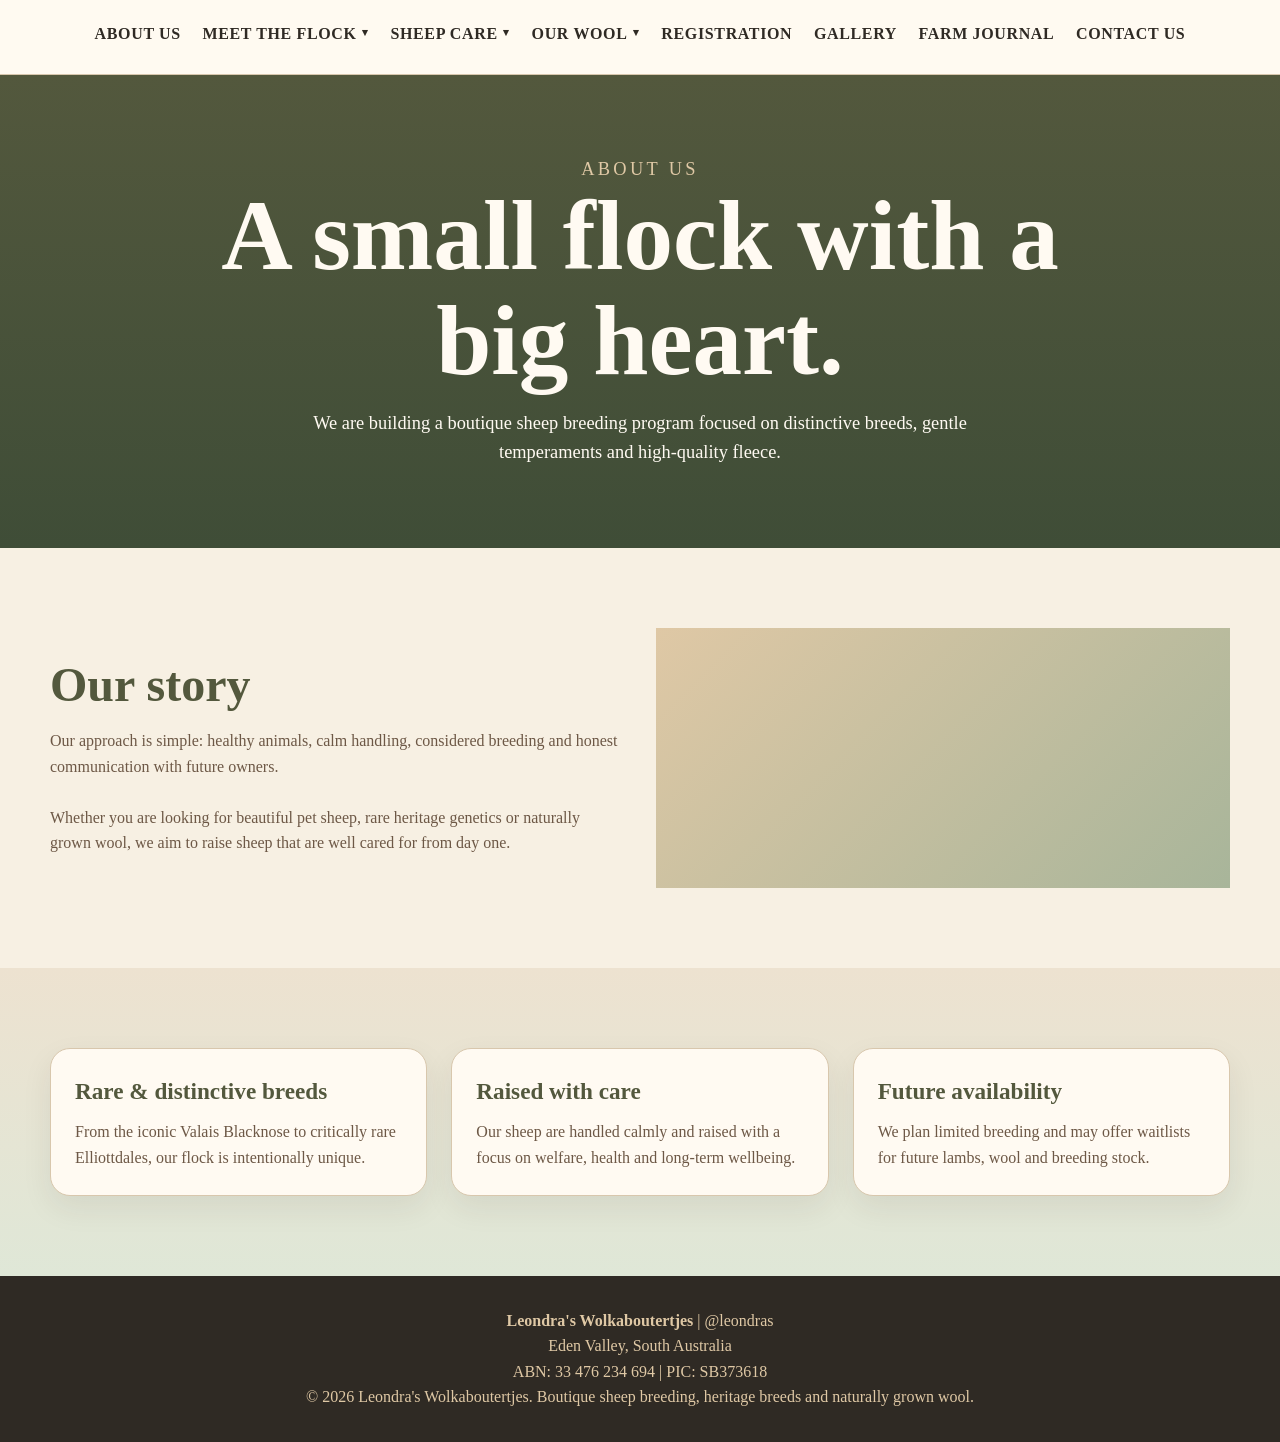
==== about.html @ 8136d21a "Add files via upload" ====
<!DOCTYPE html>
<html lang="en-AU">
<head>
  <meta charset="UTF-8" />
  <meta name="viewport" content="width=device-width, initial-scale=1.0" />
  <title>About Us | Leondra's Wolkaboutertjes</title>
  <meta name="description" content="Learn about Leondra's Wolkaboutertjes, a boutique sheep breeding farm in Eden Valley, South Australia." />
  <link rel="stylesheet" href="styles.css" />
</head>
<body>

<header>
  <nav class="nav" aria-label="Main navigation">
    <div class="nav-links">
      <a href="about.html">About Us</a>
      <div class="dropdown">
        <a href="flock.html">Meet the Flock</a>
        <div class="dropdown-menu">
          <a href="flock.html#valais-blacknose">Valais Blacknose</a>
          <a href="flock.html#babydolls">Babydolls</a>
          <a href="flock.html#elliottdale">Elliottdale</a>
        </div>
      </div>
      <div class="dropdown">
        <a href="sheep-care.html">Sheep Care</a>
        <div class="dropdown-menu">
          <a href="sheep-care.html#general-care">General Care</a>
          <a href="sheep-care.html#preparing-for-sheep">Preparing for Your Sheep</a>
          <a href="sheep-care.html#lambing">Lambing</a>
          <a href="sheep-care.html#vaccinations">Vaccinations</a>
          <a href="sheep-care.html#sheep-health">Sheep Health</a>
          <a href="sheep-care.html#faq">FAQ</a>
        </div>
      </div>
      <div class="dropdown">
        <a href="wool.html">Our Wool</a>
        <div class="dropdown-menu">
          <a href="wool.html#raw-fleece">Raw Fleece</a>
          <a href="wool.html#breed-fibre">Breed Fibre</a>
          <a href="wool.html#wool-journey">Wool Journey</a>
          <a href="wool.html#future-products">Future Products</a>
        </div>
      </div>
      <a href="registration.html">Registration</a>
      <a href="gallery.html">Gallery</a>
      <a href="journal.html">Farm Journal</a>
      <a href="contact.html">Contact Us</a>
    </div>
  </nav>
</header>


<main>
  <section class="page-hero">
    <p class="eyebrow">About us</p>
    <h1>A small flock with a big heart.</h1>
    <p>We are building a boutique sheep breeding program focused on distinctive breeds, gentle temperaments and high-quality fleece.</p>
  </section>

  <section>
    <div class="container grid-2">
      <div>
        <h2>Our story</h2>
        <p class="muted">Our approach is simple: healthy animals, calm handling, considered breeding and honest communication with future owners.</p>
        <br />
        <p class="muted">Whether you are looking for beautiful pet sheep, rare heritage genetics or naturally grown wool, we aim to raise sheep that are well cared for from day one.</p>
      </div>
      <div class="image-panel" aria-label="Farm image placeholder"></div>
    </div>
  </section>

  <section class="highlight-band">
    <div class="container highlight-grid">
      <div class="highlight-card">
        <h3>Rare & distinctive breeds</h3>
        <p class="muted">From the iconic Valais Blacknose to critically rare Elliottdales, our flock is intentionally unique.</p>
      </div>
      <div class="highlight-card">
        <h3>Raised with care</h3>
        <p class="muted">Our sheep are handled calmly and raised with a focus on welfare, health and long-term wellbeing.</p>
      </div>
      <div class="highlight-card">
        <h3>Future availability</h3>
        <p class="muted">We plan limited breeding and may offer waitlists for future lambs, wool and breeding stock.</p>
      </div>
    </div>
  </section>
</main>


<footer>
  <p><strong>Leondra's Wolkaboutertjes</strong> | @leondras</p>
  <p>Eden Valley, South Australia</p>
  <p>ABN: 33 476 234 694 | PIC: SB373618</p>
  <p>&copy; 2026 Leondra's Wolkaboutertjes. Boutique sheep breeding, heritage breeds and naturally grown wool.</p>
</footer>

</body>
</html>
---- styles.css ----
:root {
  --cream: #f7f0e3;
  --warm-white: #fffaf2;
  --sand: #dfc8a5;
  --clay: #b9825b;
  --olive: #7d8060;
  --sage: #a8b59a;
  --forest: #3f4d37;
  --moss: #53583d;
  --charcoal: #2f2a24;
  --soft-brown: #6d5846;
  --border: #d8c7ad;
}

* { box-sizing: border-box; margin: 0; padding: 0; }

html { scroll-behavior: smooth; }

body {
  font-family: Georgia, 'Times New Roman', serif;
  background: var(--cream);
  color: var(--charcoal);
  line-height: 1.6;
}

a { color: inherit; text-decoration: none; }

header {
  position: sticky;
  top: 0;
  z-index: 10;
  background: rgba(255, 250, 242, 0.95);
  border-bottom: 1px solid var(--border);
  backdrop-filter: blur(8px);
}

.nav {
  max-width: 1600px;
  margin: 0 auto;
  padding: 1rem 2rem;
  display: flex;
  justify-content: center;
  align-items: center;
}

.nav-links {
  display: flex;
  justify-content: center;
  align-items: center;
  gap: 1.35rem;
  flex-wrap: nowrap;
  white-space: nowrap;
  font-size: 1rem;
  font-weight: 700;
  text-transform: uppercase;
  letter-spacing: 0.04em;
}

.nav-links > a,
.dropdown > a {
  display: flex;
  align-items: center;
  height: 42px;
  padding: 0 0 0.25rem;
  border-bottom: 2px solid transparent;
}

.nav-links > a:hover,
.dropdown > a:hover {
  border-bottom-color: var(--forest);
  color: var(--clay);
}

.dropdown {
  position: relative;
  display: flex;
  align-items: center;
}

.dropdown > a::after {
  content: "▾";
  font-size: 0.7rem;
  margin-left: 0.35rem;
  position: relative;
  top: -1px;
}

.dropdown-menu {
  display: none;
  position: absolute;
  top: 100%;
  left: 0;
  min-width: 230px;
  background: var(--warm-white);
  border: 1px solid var(--border);
  border-radius: 16px;
  padding: 0.6rem;
  box-shadow: 0 14px 35px rgba(47, 42, 36, 0.12);
}

.dropdown-menu a {
  display: block;
  padding: 0.65rem 0.8rem;
  border-radius: 10px;
  white-space: nowrap;
}

.dropdown-menu a:hover { background: var(--cream); }

.dropdown:hover .dropdown-menu { display: block; }

.hero {
  min-height: 76vh;
  display: grid;
  place-items: center;
  padding: 5rem 1.25rem;
  background:
    linear-gradient(rgba(32, 45, 28, 0.52), rgba(47, 42, 36, 0.48)),
    var(--moss);
  color: var(--warm-white);
  text-align: center;
}

.hero-content {
  max-width: 820px;
  display: flex;
  flex-direction: column;
  align-items: center;
  text-align: center;
}

.hero-logo {
  width: 160px;
  height: 150px;
  border-radius: 50%;
  background: linear-gradient(180deg, rgba(255,250,242,0.96) 0%, rgba(232,238,225,0.92) 100%);
  border: 3px solid rgba(63,77,55,0.78);
  display: flex;
  flex-direction: column;
  align-items: center;
  justify-content: center;
  margin-bottom: 2rem;
  box-shadow: 0 18px 40px rgba(0,0,0,0.22);
  color: var(--forest);
}

.hero-logo::before {
  content: "♈";
  font-size: 1.7rem;
  line-height: 1;
  margin-bottom: 0.25rem;
  opacity: 0.9;
}

.hero-logo strong {
  font-size: 3rem;
  letter-spacing: 0.1em;
  color: var(--forest);
  line-height: 1;
}

.hero-logo small {
  color: var(--forest);
  letter-spacing: 0.18em;
  font-size: 0.65rem;
  text-transform: uppercase;
  margin-top: 0.4rem;
}

.eyebrow {
  text-transform: uppercase;
  letter-spacing: 0.18em;
  font-size: 0.8rem;
  margin-bottom: 1rem;
  color: var(--sand);
  display: block;
}

h1 {
  font-size: clamp(3.2rem, 8vw, 6.2rem);
  line-height: 1.05;
  margin-bottom: 1rem;
  text-align: center;
  max-width: 900px;
}

h2 {
  font-size: clamp(2rem, 4vw, 3rem);
  line-height: 1.1;
  color: var(--moss);
  margin-bottom: 1rem;
}

h3 {
  font-size: 1.45rem;
  color: var(--moss);
  margin-bottom: 0.6rem;
}

.hero p {
  font-size: clamp(1.05rem, 2vw, 1.35rem);
  max-width: 720px;
  margin: 0 auto 1.2rem;
  text-align: center;
}

.button-row {
  display: flex;
  justify-content: center;
  gap: 1rem;
  flex-wrap: wrap;
}

.button {
  display: inline-block;
  padding: 0.8rem 1.25rem;
  border-radius: 999px;
  background: var(--forest);
  color: var(--warm-white);
  font-weight: 700;
  border: 1px solid var(--forest);
}

.button.secondary {
  background: transparent;
  border-color: var(--warm-white);
}

section {
  padding: 5rem 1.25rem;
  position: relative;
  overflow: hidden;
}

.container {
  max-width: 1180px;
  margin: 0 auto;
}

.page-hero {
  background: linear-gradient(180deg, var(--moss) 0%, var(--forest) 100%);
  color: var(--warm-white);
  text-align: center;
  padding: 5rem 1.25rem;
}

.page-hero h1 { margin: 0 auto 1rem; }

.page-hero p {
  max-width: 760px;
  margin: 0 auto;
  font-size: 1.15rem;
}

.section-heading {
  max-width: 720px;
  margin-bottom: 2.5rem;
}

.muted { color: var(--soft-brown); }

.grid-2 {
  display: grid;
  grid-template-columns: repeat(2, minmax(0, 1fr));
  gap: 2rem;
  align-items: center;
}

.cards {
  display: grid;
  grid-template-columns: repeat(3, minmax(0, 1fr));
  gap: 1.5rem;
}

.card {
  background: var(--warm-white);
  border: 1px solid var(--border);
  border-radius: 22px;
  overflow: hidden;
  box-shadow: 0 14px 35px rgba(47, 42, 36, 0.08);
}

.card-content { padding: 1.4rem; }

.image-panel {
  width: 100%;
  height: 260px;
  object-fit: cover;
  background: linear-gradient(135deg, var(--sand), var(--sage));
}

.feature-list {
  display: grid;
  gap: 1rem;
}

.feature {
  background: var(--warm-white);
  border-left: 5px solid var(--olive);
  padding: 1.2rem;
  border-radius: 16px;
}

.highlight-band {
  background: linear-gradient(180deg, #ede2d0 0%, #dfe7d7 100%);
}

.highlight-grid,
.value-grid {
  display: grid;
  gap: 1.5rem;
}

.highlight-grid {
  grid-template-columns: repeat(3, 1fr);
}

.highlight-card {
  background: var(--warm-white);
  border-radius: 20px;
  padding: 1.5rem;
  border: 1px solid var(--border);
  box-shadow: 0 12px 30px rgba(47, 42, 36, 0.08);
}

.value-strip {
  padding: 2.5rem 1.25rem;
  background: linear-gradient(180deg, #f3eddf 0%, #dfe7d7 100%);
  border-bottom: 1px solid var(--border);
}

.value-grid {
  grid-template-columns: repeat(4, 1fr);
  text-align: center;
}

.value-item {
  padding: 0 1rem;
  border-right: 1px solid rgba(83, 88, 61, 0.25);
}

.value-item:last-child { border-right: 0; }

.value-icon {
  font-size: 2rem;
  color: var(--forest);
  margin-bottom: 0.6rem;
}

.value-item h3 {
  font-size: 1rem;
  text-transform: uppercase;
  letter-spacing: 0.06em;
}

.value-item p {
  color: var(--soft-brown);
  font-size: 0.95rem;
}

.earth-band {
  background: linear-gradient(180deg, var(--moss) 0%, var(--forest) 100%);
  color: var(--warm-white);
}

.earth-band h2,
.earth-band h3 { color: var(--sand); }

.gallery-grid {
  display: grid;
  grid-template-columns: repeat(4, 1fr);
  gap: 1rem;
}

.gallery-grid .image-panel {
  height: 220px;
  border-radius: 18px;
  border: 1px solid var(--border);
}

.news-grid {
  display: grid;
  grid-template-columns: repeat(3, 1fr);
  gap: 1.5rem;
}

.news-date {
  font-size: 0.85rem;
  text-transform: uppercase;
  letter-spacing: 0.12em;
  color: var(--clay);
  margin-bottom: 0.6rem;
}

.faq-list {
  display: grid;
  gap: 1rem;
  margin-top: 2rem;
}

details {
  background: var(--warm-white);
  border: 1px solid var(--border);
  border-radius: 18px;
  padding: 1rem 1.2rem;
}

summary {
  cursor: pointer;
  font-weight: 700;
  color: var(--moss);
  list-style: none;
}

summary::-webkit-details-marker { display: none; }

details p {
  margin-top: 0.8rem;
  color: var(--soft-brown);
}

.contact-box {
  background: var(--warm-white);
  border: 1px solid var(--border);
  border-radius: 24px;
  padding: 2rem;
}

form {
  display: grid;
  gap: 1rem;
}

input,
textarea {
  width: 100%;
  padding: 0.9rem 1rem;
  border: 1px solid var(--border);
  border-radius: 14px;
  background: #fff;
  font: inherit;
}

textarea {
  min-height: 140px;
  resize: vertical;
}

button {
  border: 0;
  cursor: pointer;
  font: inherit;
}

footer {
  background: var(--charcoal);
  color: var(--warm-white);
  padding: 2rem 1.25rem;
  text-align: center;
}

footer p { color: var(--sand); }

@media (max-width: 1250px) {
  .nav-links {
    gap: 1rem;
    font-size: 0.9rem;
  }
}

@media (max-width: 900px) {
  .nav {
    padding: 1rem;
    align-items: center;
    flex-direction: column;
  }

  .nav-links {
    flex-wrap: wrap;
    justify-content: center;
  }

  .grid-2,
  .cards,
  .news-grid,
  .highlight-grid,
  .value-grid {
    grid-template-columns: 1fr;
  }

  .gallery-grid {
    grid-template-columns: repeat(2, 1fr);
  }
}

@media (max-width: 520px) {
  .gallery-grid { grid-template-columns: 1fr; }

  .nav-links {
    gap: 0.75rem;
    font-size: 0.85rem;
  }

  .hero-logo {
    width: 120px;
    height: 120px;
  }
}
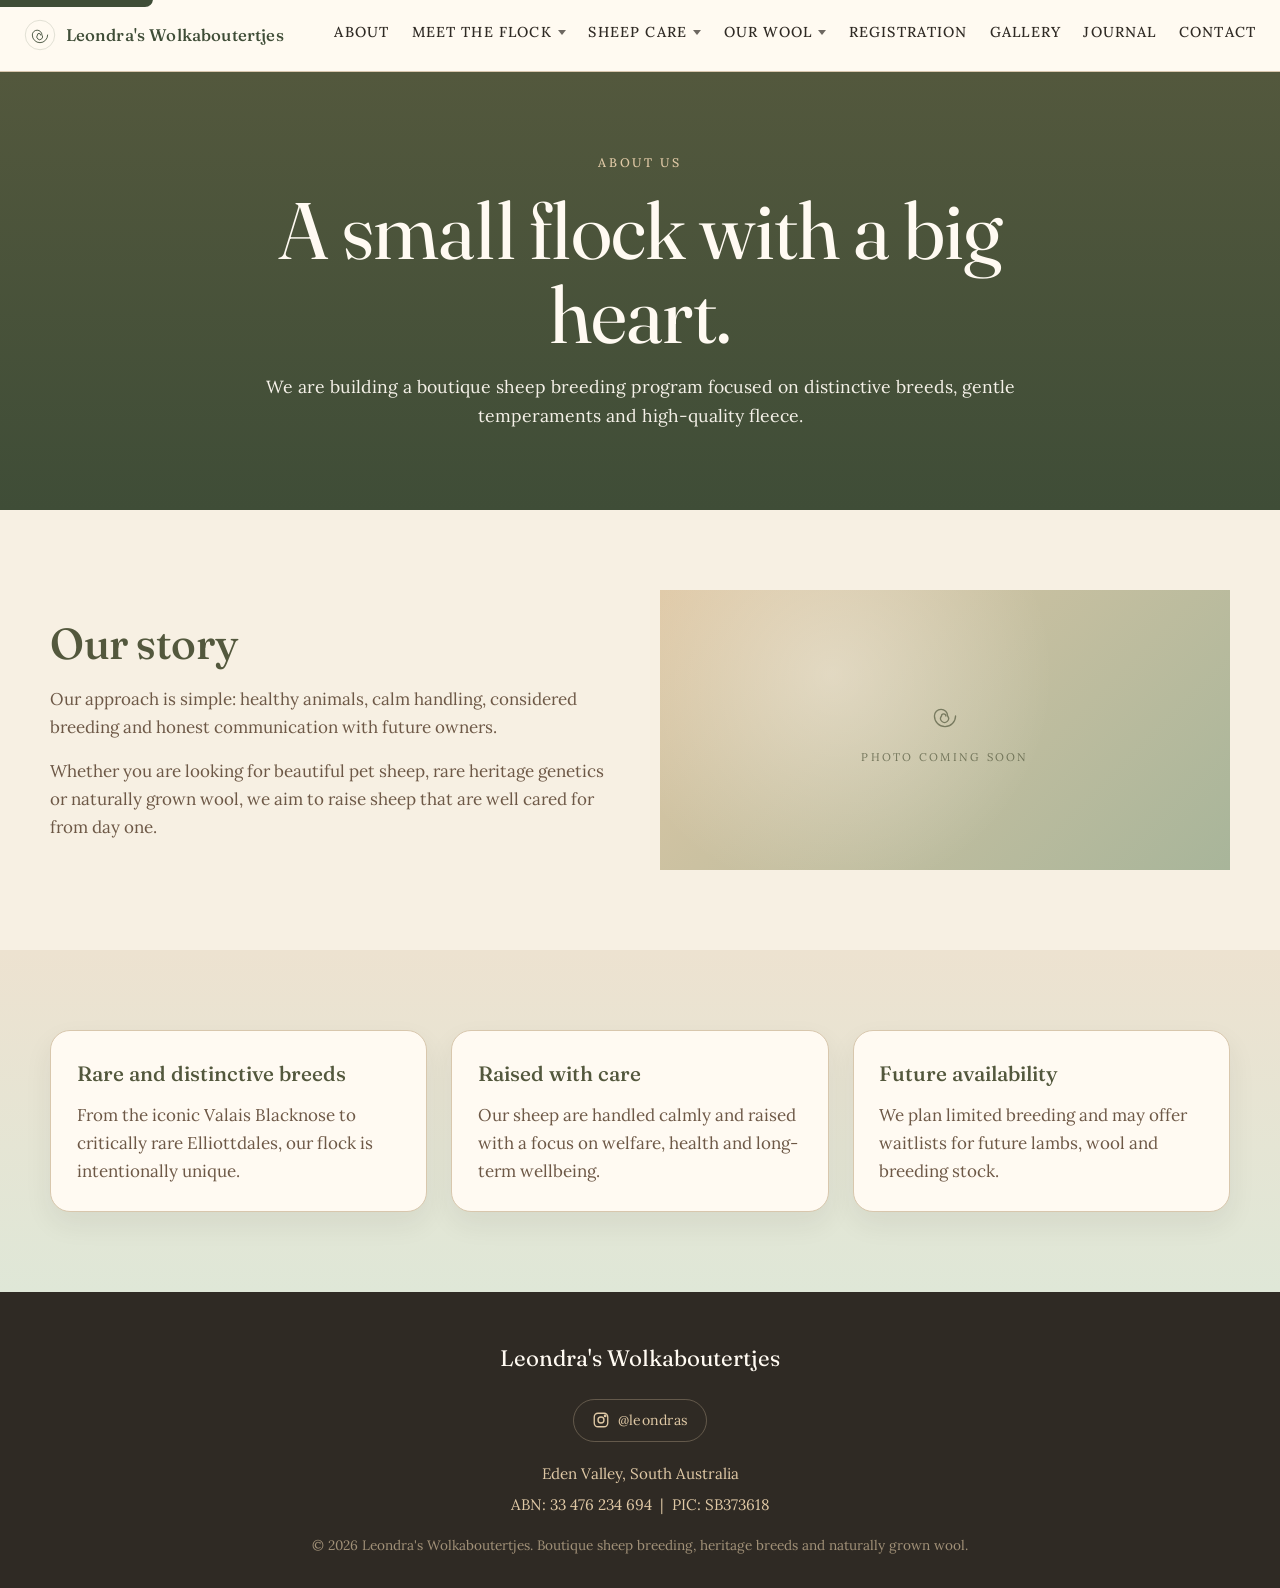
==== commit 4f8ae9ef: "Add files via upload" ====
--- a/about.html
+++ b/about.html
@@ -5,54 +5,76 @@
   <meta name="viewport" content="width=device-width, initial-scale=1.0" />
   <title>About Us | Leondra's Wolkaboutertjes</title>
   <meta name="description" content="Learn about Leondra's Wolkaboutertjes, a boutique sheep breeding farm in Eden Valley, South Australia." />
+
+  <meta property="og:title" content="About Us | Leondra's Wolkaboutertjes" />
+  <meta property="og:description" content="A small flock with a big heart in Eden Valley, South Australia." />
+  <meta property="og:type" content="website" />
+  <meta property="og:url" content="https://leondras.com.au/about.html" />
+  <meta property="og:site_name" content="Leondra's Wolkaboutertjes" />
+
+  <link rel="icon" type="image/svg+xml" href="assets/favicon.svg" />
   <link rel="stylesheet" href="styles.css" />
 </head>
 <body>
 
+<a class="skip-link" href="#main">Skip to content</a>
 <header>
   <nav class="nav" aria-label="Main navigation">
-    <div class="nav-links">
-      <a href="about.html">About Us</a>
-      <div class="dropdown">
+    <a class="nav-brand" href="index.html">
+      <svg viewBox="0 0 100 100" xmlns="http://www.w3.org/2000/svg" aria-hidden="true">
+        <circle cx="50" cy="50" r="46" fill="none" stroke="currentColor" stroke-width="1.4" opacity="0.35"/>
+        <path d="M 74 50 A 24 24 0 1 1 26 50 A 15 15 0 1 1 56 50 A 9 9 0 1 1 42 50 A 5 5 0 1 1 52 50" fill="none" stroke="currentColor" stroke-width="2.8" stroke-linecap="round" stroke-linejoin="round"/>
+      </svg>
+      <span>Leondra's Wolkaboutertjes</span>
+    </a>
+    <button class="nav-toggle" aria-label="Toggle navigation" aria-expanded="false" aria-controls="primary-menu">
+      <svg viewBox="0 0 24 24" fill="none" stroke="currentColor" stroke-width="2" stroke-linecap="round" stroke-linejoin="round" aria-hidden="true">
+        <line x1="3" y1="6" x2="21" y2="6"/>
+        <line x1="3" y1="12" x2="21" y2="12"/>
+        <line x1="3" y1="18" x2="21" y2="18"/>
+      </svg>
+    </button>
+    <ul class="nav-links" id="primary-menu" role="list">
+      <li><a href="about.html">About</a></li>
+      <li class="dropdown">
         <a href="flock.html">Meet the Flock</a>
-        <div class="dropdown-menu">
-          <a href="flock.html#valais-blacknose">Valais Blacknose</a>
-          <a href="flock.html#babydolls">Babydolls</a>
-          <a href="flock.html#elliottdale">Elliottdale</a>
-        </div>
-      </div>
-      <div class="dropdown">
+        <ul class="dropdown-menu" role="list">
+          <li><a href="flock.html#valais-blacknose">Valais Blacknose</a></li>
+          <li><a href="flock.html#babydolls">Babydolls</a></li>
+          <li><a href="flock.html#elliottdale">Elliottdale</a></li>
+        </ul>
+      </li>
+      <li class="dropdown">
         <a href="sheep-care.html">Sheep Care</a>
-        <div class="dropdown-menu">
-          <a href="sheep-care.html#general-care">General Care</a>
-          <a href="sheep-care.html#preparing-for-sheep">Preparing for Your Sheep</a>
-          <a href="sheep-care.html#lambing">Lambing</a>
-          <a href="sheep-care.html#vaccinations">Vaccinations</a>
-          <a href="sheep-care.html#sheep-health">Sheep Health</a>
-          <a href="sheep-care.html#faq">FAQ</a>
-        </div>
-      </div>
-      <div class="dropdown">
+        <ul class="dropdown-menu" role="list">
+          <li><a href="sheep-care.html#general-care">General Care</a></li>
+          <li><a href="sheep-care.html#preparing-for-sheep">Preparing for Your Sheep</a></li>
+          <li><a href="sheep-care.html#lambing">Lambing</a></li>
+          <li><a href="sheep-care.html#vaccinations">Vaccinations</a></li>
+          <li><a href="sheep-care.html#sheep-health">Sheep Health</a></li>
+          <li><a href="sheep-care.html#faq">FAQ</a></li>
+        </ul>
+      </li>
+      <li class="dropdown">
         <a href="wool.html">Our Wool</a>
-        <div class="dropdown-menu">
-          <a href="wool.html#raw-fleece">Raw Fleece</a>
-          <a href="wool.html#breed-fibre">Breed Fibre</a>
-          <a href="wool.html#wool-journey">Wool Journey</a>
-          <a href="wool.html#future-products">Future Products</a>
-        </div>
-      </div>
-      <a href="registration.html">Registration</a>
-      <a href="gallery.html">Gallery</a>
-      <a href="journal.html">Farm Journal</a>
-      <a href="contact.html">Contact Us</a>
-    </div>
+        <ul class="dropdown-menu" role="list">
+          <li><a href="wool.html#raw-fleece">Raw Fleece</a></li>
+          <li><a href="wool.html#breed-fibre">Breed Fibre</a></li>
+          <li><a href="wool.html#wool-journey">Wool Journey</a></li>
+          <li><a href="wool.html#future-products">Future Products</a></li>
+        </ul>
+      </li>
+      <li><a href="registration.html">Registration</a></li>
+      <li><a href="gallery.html">Gallery</a></li>
+      <li><a href="journal.html">Journal</a></li>
+      <li><a href="contact.html">Contact</a></li>
+    </ul>
   </nav>
 </header>
 
-
-<main>
+<main id="main">
   <section class="page-hero">
-    <p class="eyebrow">About us</p>
+    <span class="eyebrow">About us</span>
     <h1>A small flock with a big heart.</h1>
     <p>We are building a boutique sheep breeding program focused on distinctive breeds, gentle temperaments and high-quality fleece.</p>
   </section>
@@ -62,17 +84,16 @@
       <div>
         <h2>Our story</h2>
         <p class="muted">Our approach is simple: healthy animals, calm handling, considered breeding and honest communication with future owners.</p>
-        <br />
-        <p class="muted">Whether you are looking for beautiful pet sheep, rare heritage genetics or naturally grown wool, we aim to raise sheep that are well cared for from day one.</p>
+        <p class="muted" style="margin-top:1rem;">Whether you are looking for beautiful pet sheep, rare heritage genetics or naturally grown wool, we aim to raise sheep that are well cared for from day one.</p>
       </div>
-      <div class="image-panel" aria-label="Farm image placeholder"></div>
+      <div class="image-panel" aria-label="Farm photo coming soon"></div>
     </div>
   </section>
 
   <section class="highlight-band">
     <div class="container highlight-grid">
       <div class="highlight-card">
-        <h3>Rare & distinctive breeds</h3>
+        <h3>Rare and distinctive breeds</h3>
         <p class="muted">From the iconic Valais Blacknose to critically rare Elliottdales, our flock is intentionally unique.</p>
       </div>
       <div class="highlight-card">
@@ -87,13 +108,21 @@
   </section>
 </main>
 
-
 <footer>
-  <p><strong>Leondra's Wolkaboutertjes</strong> | @leondras</p>
+  <p class="footer-brand">Leondra's Wolkaboutertjes</p>
+  <a class="footer-social" href="https://instagram.com/leondras" target="_blank" rel="noopener noreferrer">
+    <svg viewBox="0 0 24 24" fill="none" stroke="currentColor" stroke-width="1.8" aria-hidden="true">
+      <rect x="3" y="3" width="18" height="18" rx="5"/>
+      <circle cx="12" cy="12" r="4"/>
+      <circle cx="17.5" cy="6.5" r="1" fill="currentColor"/>
+    </svg>
+    <span>@leondras</span>
+  </a>
   <p>Eden Valley, South Australia</p>
-  <p>ABN: 33 476 234 694 | PIC: SB373618</p>
+  <p>ABN: 33 476 234 694 &nbsp;|&nbsp; PIC: SB373618</p>
   <p>&copy; 2026 Leondra's Wolkaboutertjes. Boutique sheep breeding, heritage breeds and naturally grown wool.</p>
 </footer>
+<script src="script.js" defer></script>
 
 </body>
 </html>
--- a/styles.css
+++ b/styles.css
@@ -1,3 +1,9 @@
+/* ==========================================================================
+   Leondra's Wolkaboutertjes - stylesheet
+   ========================================================================== */
+
+@import url('https://fonts.googleapis.com/css2?family=Fraunces:opsz,wght@9..144,300;9..144,400;9..144,500;9..144,600&family=Lora:wght@400;500;600&display=swap');
+
 :root {
   --cream: #f7f0e3;
   --warm-white: #fffaf2;
@@ -10,79 +16,134 @@
   --charcoal: #2f2a24;
   --soft-brown: #6d5846;
   --border: #d8c7ad;
-}
-
-* { box-sizing: border-box; margin: 0; padding: 0; }
+
+  --font-display: 'Fraunces', Georgia, 'Times New Roman', serif;
+  --font-body: 'Lora', Georgia, 'Times New Roman', serif;
+}
+
+*, *::before, *::after { box-sizing: border-box; margin: 0; padding: 0; }
 
 html { scroll-behavior: smooth; }
 
 body {
-  font-family: Georgia, 'Times New Roman', serif;
+  font-family: var(--font-body);
   background: var(--cream);
   color: var(--charcoal);
-  line-height: 1.6;
+  line-height: 1.65;
+  font-size: 17px;
+  -webkit-font-smoothing: antialiased;
+  -moz-osx-font-smoothing: grayscale;
 }
 
 a { color: inherit; text-decoration: none; }
+
+/* Visually hidden but accessible to screen readers */
+.sr-only {
+  position: absolute;
+  width: 1px;
+  height: 1px;
+  padding: 0;
+  margin: -1px;
+  overflow: hidden;
+  clip: rect(0, 0, 0, 0);
+  white-space: nowrap;
+  border: 0;
+}
+
+/* Skip link */
+.skip-link {
+  position: absolute;
+  top: -40px;
+  left: 0;
+  background: var(--forest);
+  color: var(--warm-white);
+  padding: 0.6rem 1rem;
+  z-index: 100;
+  border-radius: 0 0 8px 0;
+}
+.skip-link:focus { top: 0; }
+
+/* ==========================================================================
+   Header & Navigation
+   ========================================================================== */
 
 header {
   position: sticky;
   top: 0;
-  z-index: 10;
+  z-index: 50;
   background: rgba(255, 250, 242, 0.95);
   border-bottom: 1px solid var(--border);
   backdrop-filter: blur(8px);
+  -webkit-backdrop-filter: blur(8px);
 }
 
 .nav {
   max-width: 1600px;
   margin: 0 auto;
-  padding: 1rem 2rem;
-  display: flex;
-  justify-content: center;
-  align-items: center;
+  padding: 0.9rem 1.5rem;
+  display: flex;
+  justify-content: space-between;
+  align-items: center;
+  gap: 1rem;
+}
+
+.nav-brand {
+  display: flex;
+  align-items: center;
+  gap: 0.6rem;
+  font-family: var(--font-display);
+  font-weight: 500;
+  font-size: 1.05rem;
+  color: var(--forest);
+  letter-spacing: 0.01em;
+  white-space: nowrap;
+}
+
+.nav-brand svg {
+  width: 32px;
+  height: 32px;
+  color: var(--forest);
+  flex-shrink: 0;
 }
 
 .nav-links {
   display: flex;
-  justify-content: center;
-  align-items: center;
-  gap: 1.35rem;
-  flex-wrap: nowrap;
-  white-space: nowrap;
-  font-size: 1rem;
-  font-weight: 700;
+  align-items: center;
+  gap: 1.4rem;
+  font-family: var(--font-body);
+  font-size: 0.9rem;
+  font-weight: 500;
   text-transform: uppercase;
-  letter-spacing: 0.04em;
-}
-
-.nav-links > a,
-.dropdown > a {
-  display: flex;
+  letter-spacing: 0.08em;
+  list-style: none;
+}
+
+.nav-links > li { position: relative; }
+
+.nav-links a {
+  display: inline-flex;
   align-items: center;
   height: 42px;
-  padding: 0 0 0.25rem;
+  padding: 0 0 0.2rem;
   border-bottom: 2px solid transparent;
 }
 
-.nav-links > a:hover,
-.dropdown > a:hover {
+.nav-links a:hover,
+.nav-links a:focus-visible {
   border-bottom-color: var(--forest);
   color: var(--clay);
-}
-
-.dropdown {
-  position: relative;
-  display: flex;
-  align-items: center;
+  outline: none;
 }
 
 .dropdown > a::after {
-  content: "▾";
-  font-size: 0.7rem;
-  margin-left: 0.35rem;
-  position: relative;
-  top: -1px;
+  content: "";
+  width: 0;
+  height: 0;
+  border-left: 4px solid transparent;
+  border-right: 4px solid transparent;
+  border-top: 5px solid currentColor;
+  margin-left: 0.4rem;
+  opacity: 0.7;
 }
 
 .dropdown-menu {
@@ -90,32 +151,55 @@
   position: absolute;
   top: 100%;
   left: 0;
-  min-width: 230px;
+  min-width: 240px;
   background: var(--warm-white);
   border: 1px solid var(--border);
-  border-radius: 16px;
-  padding: 0.6rem;
+  border-radius: 14px;
+  padding: 0.5rem;
   box-shadow: 0 14px 35px rgba(47, 42, 36, 0.12);
+  list-style: none;
 }
 
 .dropdown-menu a {
   display: block;
-  padding: 0.65rem 0.8rem;
-  border-radius: 10px;
-  white-space: nowrap;
-}
-
-.dropdown-menu a:hover { background: var(--cream); }
-
-.dropdown:hover .dropdown-menu { display: block; }
+  padding: 0.6rem 0.8rem;
+  border-radius: 8px;
+  height: auto;
+  border-bottom: 0;
+  text-transform: none;
+  letter-spacing: 0.02em;
+  font-size: 0.92rem;
+}
+
+.dropdown-menu a:hover,
+.dropdown-menu a:focus-visible { background: var(--cream); border-bottom: 0; }
+
+.dropdown:hover .dropdown-menu,
+.dropdown:focus-within .dropdown-menu { display: block; }
+
+/* Mobile nav toggle */
+.nav-toggle {
+  display: none;
+  background: none;
+  border: 0;
+  padding: 0.5rem;
+  cursor: pointer;
+  color: var(--forest);
+}
+
+.nav-toggle svg { width: 28px; height: 28px; }
+
+/* ==========================================================================
+   Hero
+   ========================================================================== */
 
 .hero {
-  min-height: 76vh;
+  min-height: 78vh;
   display: grid;
   place-items: center;
   padding: 5rem 1.25rem;
   background:
-    linear-gradient(rgba(32, 45, 28, 0.52), rgba(47, 42, 36, 0.48)),
+    linear-gradient(rgba(32, 45, 28, 0.55), rgba(47, 42, 36, 0.5)),
     var(--moss);
   color: var(--warm-white);
   text-align: center;
@@ -129,79 +213,72 @@
   text-align: center;
 }
 
-.hero-logo {
-  width: 160px;
-  height: 150px;
+.hero-mark {
+  width: 110px;
+  height: 110px;
   border-radius: 50%;
   background: linear-gradient(180deg, rgba(255,250,242,0.96) 0%, rgba(232,238,225,0.92) 100%);
-  border: 3px solid rgba(63,77,55,0.78);
-  display: flex;
-  flex-direction: column;
+  border: 2px solid rgba(63,77,55,0.3);
+  display: flex;
   align-items: center;
   justify-content: center;
-  margin-bottom: 2rem;
-  box-shadow: 0 18px 40px rgba(0,0,0,0.22);
+  margin-bottom: 1.8rem;
+  box-shadow: 0 14px 32px rgba(0,0,0,0.2);
   color: var(--forest);
 }
 
-.hero-logo::before {
-  content: "♈";
-  font-size: 1.7rem;
-  line-height: 1;
-  margin-bottom: 0.25rem;
-  opacity: 0.9;
-}
-
-.hero-logo strong {
-  font-size: 3rem;
-  letter-spacing: 0.1em;
-  color: var(--forest);
-  line-height: 1;
-}
-
-.hero-logo small {
-  color: var(--forest);
-  letter-spacing: 0.18em;
-  font-size: 0.65rem;
+.hero-mark svg { width: 70%; height: 70%; }
+
+.eyebrow {
+  font-family: var(--font-body);
   text-transform: uppercase;
-  margin-top: 0.4rem;
-}
-
-.eyebrow {
-  text-transform: uppercase;
-  letter-spacing: 0.18em;
-  font-size: 0.8rem;
+  letter-spacing: 0.22em;
+  font-size: 0.78rem;
+  font-weight: 500;
   margin-bottom: 1rem;
   color: var(--sand);
   display: block;
 }
 
+section .eyebrow,
+.page-hero .eyebrow { color: var(--clay); }
+
+.page-hero .eyebrow { color: var(--sand); }
+
+h1, h2, h3 {
+  font-family: var(--font-display);
+  font-weight: 400;
+  letter-spacing: -0.01em;
+}
+
 h1 {
-  font-size: clamp(3.2rem, 8vw, 6.2rem);
+  font-size: clamp(2.6rem, 6.5vw, 5rem);
   line-height: 1.05;
   margin-bottom: 1rem;
-  text-align: center;
-  max-width: 900px;
+  max-width: 920px;
+  font-weight: 400;
 }
 
 h2 {
-  font-size: clamp(2rem, 4vw, 3rem);
-  line-height: 1.1;
+  font-size: clamp(1.8rem, 3.6vw, 2.7rem);
+  line-height: 1.15;
   color: var(--moss);
   margin-bottom: 1rem;
+  font-weight: 500;
 }
 
 h3 {
-  font-size: 1.45rem;
+  font-size: 1.3rem;
   color: var(--moss);
   margin-bottom: 0.6rem;
+  font-weight: 500;
+  letter-spacing: 0;
 }
 
 .hero p {
-  font-size: clamp(1.05rem, 2vw, 1.35rem);
-  max-width: 720px;
+  font-size: clamp(1rem, 1.7vw, 1.2rem);
+  max-width: 700px;
   margin: 0 auto 1.2rem;
-  text-align: center;
 }
 
 .button-row {
@@ -209,27 +286,43 @@
   justify-content: center;
   gap: 1rem;
   flex-wrap: wrap;
+  margin-top: 1rem;
 }
 
 .button {
-  display: inline-block;
-  padding: 0.8rem 1.25rem;
+  display: inline-flex;
+  align-items: center;
+  justify-content: center;
+  padding: 0.85rem 1.5rem;
   border-radius: 999px;
   background: var(--forest);
   color: var(--warm-white);
-  font-weight: 700;
-  border: 1px solid var(--forest);
-}
+  font-family: var(--font-body);
+  font-weight: 500;
+  font-size: 0.92rem;
+  letter-spacing: 0.04em;
+  border: 1.5px solid var(--forest);
+  cursor: pointer;
+  transition: transform 0.15s ease, background 0.2s ease;
+}
+
+.button:hover { background: var(--moss); transform: translateY(-1px); }
 
 .button.secondary {
   background: transparent;
   border-color: var(--warm-white);
-}
+  color: var(--warm-white);
+}
+
+.button.secondary:hover { background: rgba(255,250,242,0.12); }
+
+/* ==========================================================================
+   Sections & layout
+   ========================================================================== */
 
 section {
   padding: 5rem 1.25rem;
   position: relative;
-  overflow: hidden;
 }
 
 .container {
@@ -249,20 +342,18 @@
 .page-hero p {
   max-width: 760px;
   margin: 0 auto;
-  font-size: 1.15rem;
-}
-
-.section-heading {
-  max-width: 720px;
-  margin-bottom: 2.5rem;
-}
+  font-size: 1.1rem;
+  opacity: 0.95;
+}
+
+.section-heading { max-width: 720px; margin-bottom: 2.5rem; }
 
 .muted { color: var(--soft-brown); }
 
 .grid-2 {
   display: grid;
   grid-template-columns: repeat(2, minmax(0, 1fr));
-  gap: 2rem;
+  gap: 2.5rem;
   align-items: center;
 }
 
@@ -277,94 +368,156 @@
   border: 1px solid var(--border);
   border-radius: 22px;
   overflow: hidden;
-  box-shadow: 0 14px 35px rgba(47, 42, 36, 0.08);
-}
-
-.card-content { padding: 1.4rem; }
+  box-shadow: 0 12px 30px rgba(47, 42, 36, 0.07);
+  display: flex;
+  flex-direction: column;
+}
+
+.card-content { padding: 1.6rem; flex: 1; display: flex; flex-direction: column; }
+
+.card-content > .button { margin-top: auto; align-self: flex-start; }
+
+/* ==========================================================================
+   Image placeholders (refined - "photo coming soon" feel)
+   ========================================================================== */
 
 .image-panel {
   width: 100%;
-  height: 260px;
-  object-fit: cover;
-  background: linear-gradient(135deg, var(--sand), var(--sage));
-}
-
-.feature-list {
-  display: grid;
-  gap: 1rem;
-}
+  height: 280px;
+  background:
+    radial-gradient(circle at 30% 30%, rgba(255,250,242,0.4) 0%, transparent 50%),
+    linear-gradient(135deg, var(--sand) 0%, var(--sage) 100%);
+  display: flex;
+  flex-direction: column;
+  align-items: center;
+  justify-content: center;
+  gap: 0.6rem;
+  color: var(--moss);
+  position: relative;
+  overflow: hidden;
+}
+
+.image-panel::before {
+  content: "";
+  width: 44px;
+  height: 44px;
+  background-image: url("data:image/svg+xml;utf8,<svg xmlns='http://www.w3.org/2000/svg' viewBox='0 0 100 100'><path d='M 74 50 A 24 24 0 1 1 26 50 A 15 15 0 1 1 56 50 A 9 9 0 1 1 42 50 A 5 5 0 1 1 52 50' fill='none' stroke='%2353583d' stroke-width='3' stroke-linecap='round' stroke-linejoin='round' opacity='0.7'/></svg>");
+  background-repeat: no-repeat;
+  background-position: center;
+  background-size: contain;
+}
+
+.image-panel::after {
+  content: "Photo coming soon";
+  font-family: var(--font-body);
+  font-size: 0.7rem;
+  text-transform: uppercase;
+  letter-spacing: 0.2em;
+  color: var(--moss);
+  opacity: 0.75;
+}
+
+/* ==========================================================================
+   Feature list
+   ========================================================================== */
+
+.feature-list { display: grid; gap: 1rem; }
 
 .feature {
   background: var(--warm-white);
-  border-left: 5px solid var(--olive);
-  padding: 1.2rem;
-  border-radius: 16px;
-}
+  border-left: 4px solid var(--olive);
+  padding: 1.2rem 1.4rem;
+  border-radius: 12px;
+}
+
+.feature h3 { font-size: 1.15rem; }
+
+/* ==========================================================================
+   Highlight band & cards
+   ========================================================================== */
 
 .highlight-band {
   background: linear-gradient(180deg, #ede2d0 0%, #dfe7d7 100%);
 }
 
-.highlight-grid,
-.value-grid {
+.highlight-grid {
   display: grid;
+  grid-template-columns: repeat(3, 1fr);
   gap: 1.5rem;
-}
-
-.highlight-grid {
-  grid-template-columns: repeat(3, 1fr);
 }
 
 .highlight-card {
   background: var(--warm-white);
   border-radius: 20px;
-  padding: 1.5rem;
+  padding: 1.6rem;
   border: 1px solid var(--border);
-  box-shadow: 0 12px 30px rgba(47, 42, 36, 0.08);
-}
+  box-shadow: 0 12px 28px rgba(47, 42, 36, 0.07);
+}
+
+.breed-program-card {
+  margin-top: 1rem;
+  padding: 1rem 1.2rem;
+  background: linear-gradient(180deg, #f3eddf 0%, #dfe7d7 100%);
+  border: 1px solid var(--border);
+  border-radius: 14px;
+}
+
+.breed-program-card .label {
+  font-size: 0.72rem;
+  letter-spacing: 0.18em;
+  text-transform: uppercase;
+  color: var(--forest);
+  font-weight: 600;
+  margin-bottom: 0.4rem;
+  display: block;
+}
+
+/* ==========================================================================
+   Value strip (home)
+   ========================================================================== */
 
 .value-strip {
-  padding: 2.5rem 1.25rem;
+  padding: 3rem 1.25rem;
   background: linear-gradient(180deg, #f3eddf 0%, #dfe7d7 100%);
   border-bottom: 1px solid var(--border);
 }
 
 .value-grid {
+  display: grid;
   grid-template-columns: repeat(4, 1fr);
+  gap: 1.5rem;
   text-align: center;
-}
-
-.value-item {
-  padding: 0 1rem;
-  border-right: 1px solid rgba(83, 88, 61, 0.25);
-}
-
-.value-item:last-child { border-right: 0; }
+  max-width: 1180px;
+  margin: 0 auto;
+}
+
+.value-item { padding: 0 1rem; }
 
 .value-icon {
-  font-size: 2rem;
+  width: 36px;
+  height: 36px;
+  margin: 0 auto 0.8rem;
   color: var(--forest);
-  margin-bottom: 0.6rem;
 }
 
 .value-item h3 {
-  font-size: 1rem;
+  font-family: var(--font-body);
+  font-size: 0.85rem;
   text-transform: uppercase;
-  letter-spacing: 0.06em;
+  letter-spacing: 0.1em;
+  font-weight: 600;
+  margin-bottom: 0.4rem;
 }
 
 .value-item p {
   color: var(--soft-brown);
-  font-size: 0.95rem;
-}
-
-.earth-band {
-  background: linear-gradient(180deg, var(--moss) 0%, var(--forest) 100%);
-  color: var(--warm-white);
-}
-
-.earth-band h2,
-.earth-band h3 { color: var(--sand); }
+  font-size: 0.92rem;
+  line-height: 1.55;
+}
+
+/* ==========================================================================
+   Gallery
+   ========================================================================== */
 
 .gallery-grid {
   display: grid;
@@ -378,6 +531,10 @@
   border: 1px solid var(--border);
 }
 
+/* ==========================================================================
+   Journal / news
+   ========================================================================== */
+
 .news-grid {
   display: grid;
   grid-template-columns: repeat(3, 1fr);
@@ -385,124 +542,224 @@
 }
 
 .news-date {
-  font-size: 0.85rem;
+  font-size: 0.78rem;
   text-transform: uppercase;
-  letter-spacing: 0.12em;
+  letter-spacing: 0.14em;
   color: var(--clay);
   margin-bottom: 0.6rem;
-}
-
-.faq-list {
-  display: grid;
-  gap: 1rem;
-  margin-top: 2rem;
-}
+  font-weight: 600;
+}
+
+/* ==========================================================================
+   FAQ
+   ========================================================================== */
+
+.faq-list { display: grid; gap: 0.8rem; margin-top: 2rem; }
 
 details {
   background: var(--warm-white);
   border: 1px solid var(--border);
-  border-radius: 18px;
-  padding: 1rem 1.2rem;
-}
+  border-radius: 14px;
+  padding: 1rem 1.3rem;
+  transition: box-shadow 0.2s ease;
+}
+
+details[open] { box-shadow: 0 8px 20px rgba(47, 42, 36, 0.06); }
 
 summary {
   cursor: pointer;
-  font-weight: 700;
+  font-weight: 600;
   color: var(--moss);
   list-style: none;
+  display: flex;
+  justify-content: space-between;
+  align-items: center;
 }
 
 summary::-webkit-details-marker { display: none; }
 
-details p {
-  margin-top: 0.8rem;
-  color: var(--soft-brown);
-}
+summary::after {
+  content: "+";
+  font-size: 1.3rem;
+  font-weight: 300;
+  color: var(--clay);
+  margin-left: 1rem;
+  transition: transform 0.2s ease;
+}
+
+details[open] summary::after { transform: rotate(45deg); }
+
+details p { margin-top: 0.8rem; color: var(--soft-brown); }
+
+/* ==========================================================================
+   Contact form
+   ========================================================================== */
 
 .contact-box {
   background: var(--warm-white);
   border: 1px solid var(--border);
-  border-radius: 24px;
+  border-radius: 22px;
   padding: 2rem;
 }
 
-form {
-  display: grid;
-  gap: 1rem;
-}
-
-input,
-textarea {
+.contact-box h2 { margin-bottom: 1.2rem; }
+
+form { display: grid; gap: 1rem; }
+
+.form-field { display: flex; flex-direction: column; gap: 0.4rem; }
+
+.form-field label {
+  font-size: 0.78rem;
+  text-transform: uppercase;
+  letter-spacing: 0.1em;
+  font-weight: 600;
+  color: var(--moss);
+}
+
+input, textarea, select {
   width: 100%;
-  padding: 0.9rem 1rem;
+  padding: 0.85rem 1rem;
   border: 1px solid var(--border);
-  border-radius: 14px;
+  border-radius: 12px;
   background: #fff;
   font: inherit;
-}
-
-textarea {
-  min-height: 140px;
-  resize: vertical;
-}
-
-button {
-  border: 0;
-  cursor: pointer;
-  font: inherit;
-}
+  color: var(--charcoal);
+  transition: border-color 0.2s ease, box-shadow 0.2s ease;
+}
+
+input:focus, textarea:focus, select:focus {
+  outline: none;
+  border-color: var(--olive);
+  box-shadow: 0 0 0 3px rgba(125, 128, 96, 0.15);
+}
+
+textarea { min-height: 140px; resize: vertical; }
+
+button { border: 0; cursor: pointer; font: inherit; }
+
+.form-status {
+  padding: 0.9rem 1rem;
+  border-radius: 12px;
+  font-size: 0.92rem;
+  display: none;
+}
+.form-status.success { display: block; background: #e3ebd9; color: var(--forest); border: 1px solid var(--sage); }
+.form-status.error { display: block; background: #f3dcd0; color: #8a3a1a; border: 1px solid #d99a78; }
+
+.contact-meta { display: grid; gap: 0.8rem; margin-top: 0.5rem; }
+.contact-meta a { color: var(--clay); border-bottom: 1px solid rgba(185,130,91,0.3); }
+.contact-meta a:hover { color: var(--forest); border-bottom-color: var(--forest); }
+
+/* ==========================================================================
+   Footer
+   ========================================================================== */
 
 footer {
   background: var(--charcoal);
   color: var(--warm-white);
-  padding: 2rem 1.25rem;
+  padding: 3rem 1.25rem 2rem;
   text-align: center;
 }
 
-footer p { color: var(--sand); }
-
-@media (max-width: 1250px) {
+footer p { color: var(--sand); margin-bottom: 0.4rem; font-size: 0.95rem; }
+footer p:last-child { margin-bottom: 0; opacity: 0.65; font-size: 0.85rem; margin-top: 1rem; }
+
+.footer-brand {
+  font-family: var(--font-display);
+  font-size: 1.4rem;
+  color: var(--warm-white) !important;
+  margin-bottom: 0.8rem !important;
+  font-weight: 400;
+}
+
+.footer-social {
+  display: inline-flex;
+  align-items: center;
+  gap: 0.5rem;
+  margin: 0.6rem 0 1.2rem;
+  padding: 0.55rem 1.1rem;
+  border: 1px solid rgba(223,200,165,0.3);
+  border-radius: 999px;
+  color: var(--sand) !important;
+  font-size: 0.88rem;
+  letter-spacing: 0.02em;
+  transition: background 0.2s ease;
+}
+
+.footer-social:hover { background: rgba(223,200,165,0.1); }
+
+.footer-social svg { width: 18px; height: 18px; }
+
+/* ==========================================================================
+   Responsive
+   ========================================================================== */
+
+@media (max-width: 1100px) {
+  .nav-links { gap: 1rem; font-size: 0.82rem; }
+}
+
+@media (max-width: 960px) {
+  .nav-toggle { display: block; }
+
   .nav-links {
-    gap: 1rem;
-    font-size: 0.9rem;
+    display: none;
+    position: absolute;
+    top: 100%;
+    left: 0;
+    right: 0;
+    flex-direction: column;
+    align-items: stretch;
+    background: var(--warm-white);
+    border-bottom: 1px solid var(--border);
+    padding: 1rem 1.5rem 1.5rem;
+    gap: 0.4rem;
+    box-shadow: 0 12px 28px rgba(47,42,36,0.08);
   }
-}
-
-@media (max-width: 900px) {
-  .nav {
-    padding: 1rem;
-    align-items: center;
-    flex-direction: column;
+
+  .nav-links.open { display: flex; }
+
+  .nav-links a {
+    height: auto;
+    padding: 0.8rem 0;
+    border-bottom: 1px solid rgba(216,199,173,0.5);
+    width: 100%;
+    justify-content: space-between;
   }
 
-  .nav-links {
-    flex-wrap: wrap;
-    justify-content: center;
+  .dropdown-menu {
+    position: static;
+    display: block;
+    box-shadow: none;
+    border: 0;
+    background: transparent;
+    padding: 0 0 0.6rem 1rem;
   }
 
-  .grid-2,
-  .cards,
-  .news-grid,
-  .highlight-grid,
-  .value-grid {
+  .dropdown-menu a {
+    padding: 0.5rem 0;
+    border-bottom: 0;
+    font-size: 0.85rem;
+    opacity: 0.85;
+  }
+
+  .grid-2, .cards, .news-grid, .highlight-grid {
     grid-template-columns: 1fr;
   }
 
-  .gallery-grid {
-    grid-template-columns: repeat(2, 1fr);
-  }
+  .value-grid { grid-template-columns: repeat(2, 1fr); gap: 2rem; }
+
+  .gallery-grid { grid-template-columns: repeat(2, 1fr); }
+
+  section { padding: 3.5rem 1.25rem; }
 }
 
 @media (max-width: 520px) {
+  body { font-size: 16px; }
   .gallery-grid { grid-template-columns: 1fr; }
-
-  .nav-links {
-    gap: 0.75rem;
-    font-size: 0.85rem;
-  }
-
-  .hero-logo {
-    width: 120px;
-    height: 120px;
-  }
-}
+  .value-grid { grid-template-columns: 1fr; }
+  .hero-mark { width: 90px; height: 90px; }
+  .nav { padding: 0.8rem 1rem; }
+  .nav-brand { font-size: 0.95rem; }
+  .nav-brand svg { width: 28px; height: 28px; }
+  .contact-box { padding: 1.5rem; }
+}
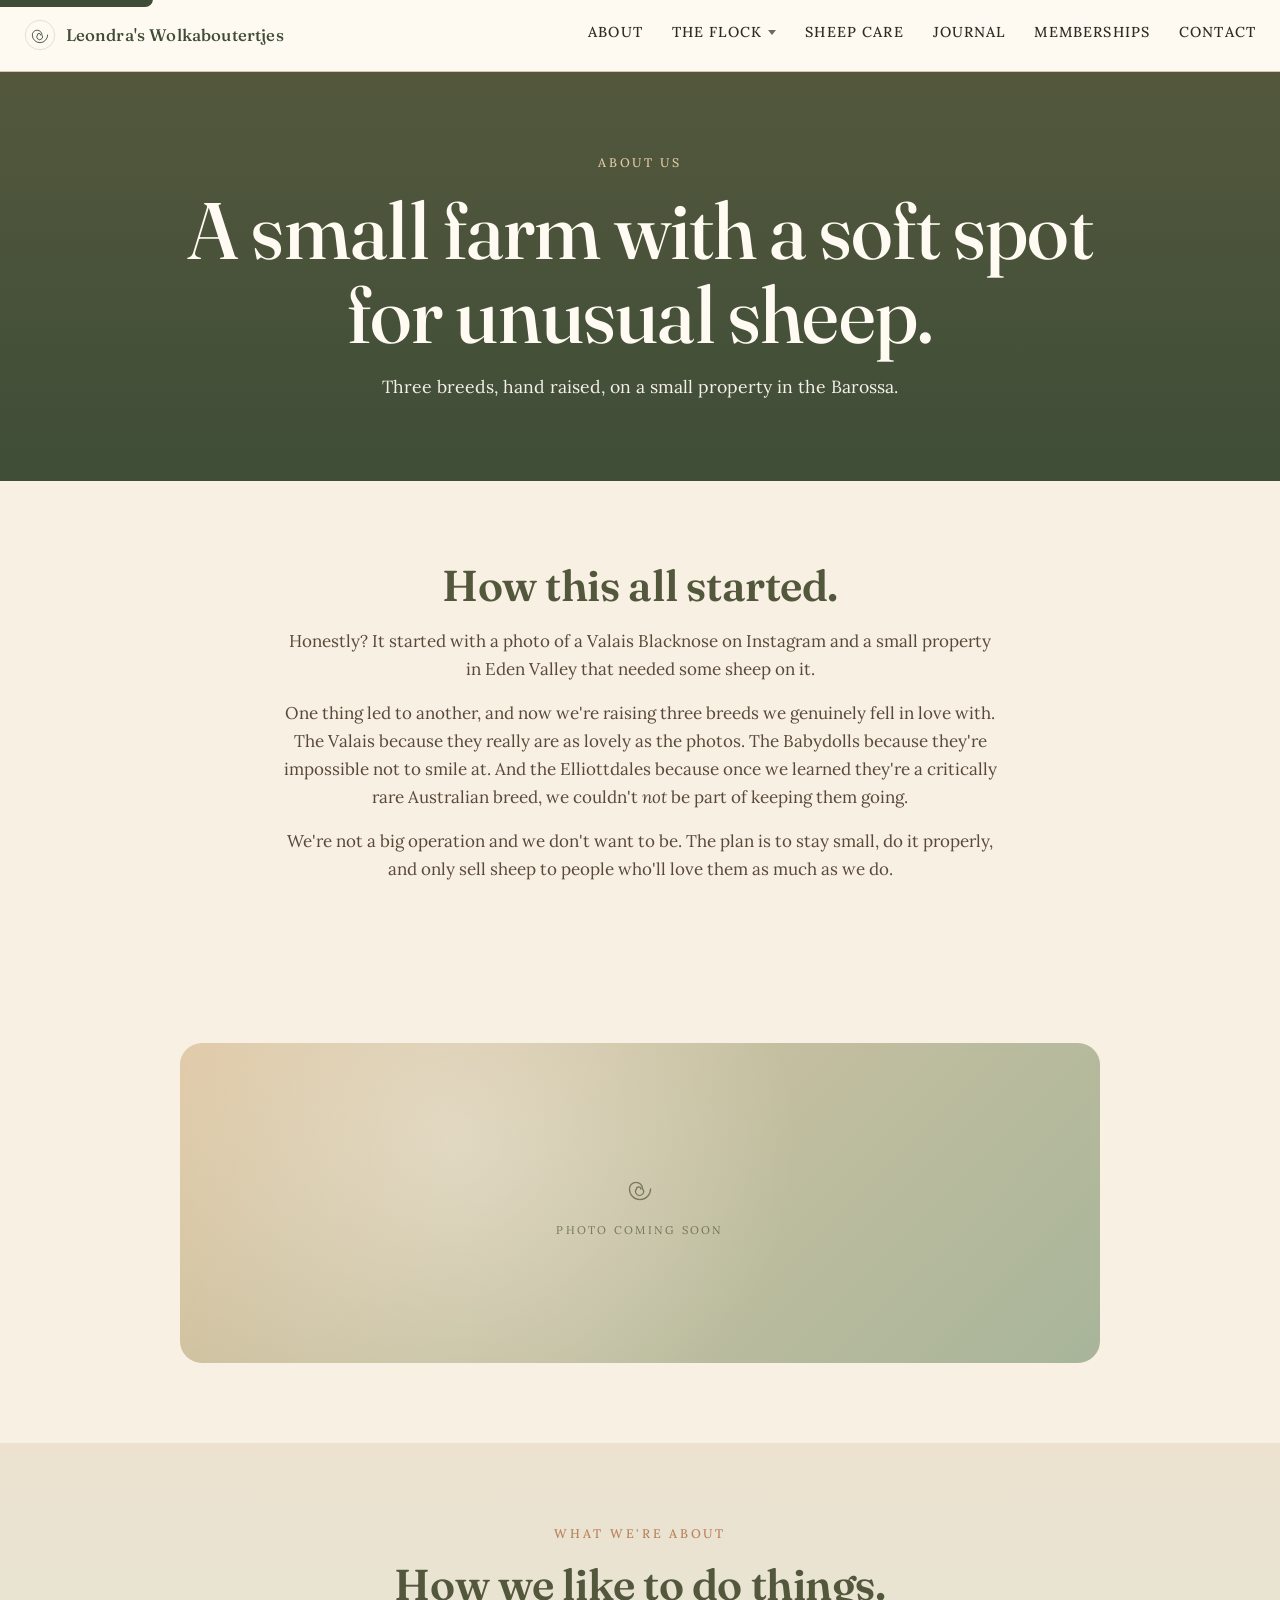
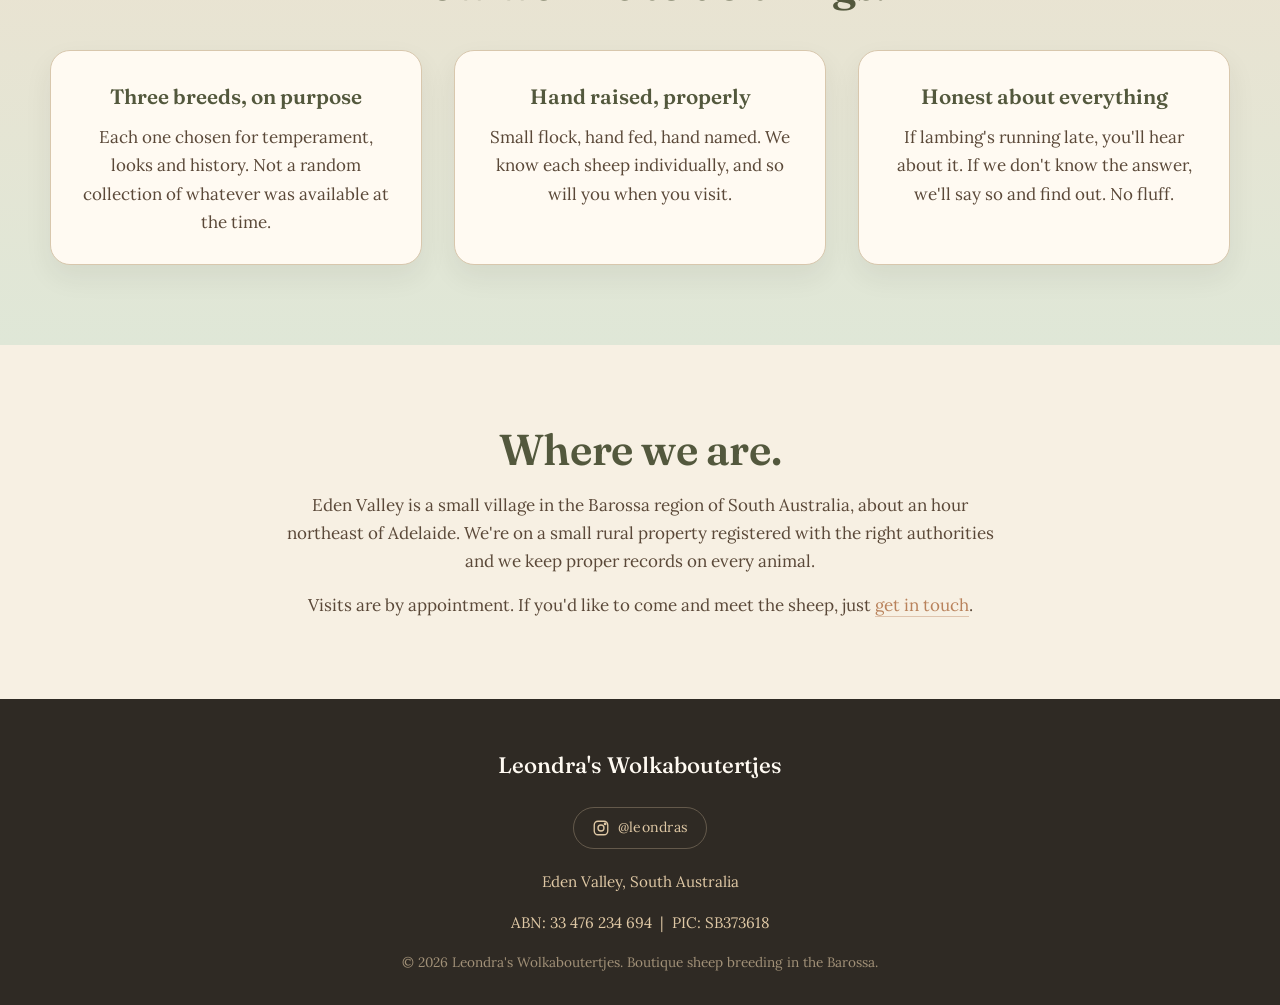
==== commit 2719f036: "Add files via upload" ====
--- a/about.html
+++ b/about.html
@@ -3,11 +3,11 @@
 <head>
   <meta charset="UTF-8" />
   <meta name="viewport" content="width=device-width, initial-scale=1.0" />
-  <title>About Us | Leondra's Wolkaboutertjes</title>
-  <meta name="description" content="Learn about Leondra's Wolkaboutertjes, a boutique sheep breeding farm in Eden Valley, South Australia." />
+  <title>About | Leondra's Wolkaboutertjes</title>
+  <meta name="description" content="A small boutique sheep farm in Eden Valley, South Australia. Three breeds, hand raised, with a focus on doing things properly." />
 
-  <meta property="og:title" content="About Us | Leondra's Wolkaboutertjes" />
-  <meta property="og:description" content="A small flock with a big heart in Eden Valley, South Australia." />
+  <meta property="og:title" content="About | Leondra's Wolkaboutertjes" />
+  <meta property="og:description" content="A small farm in Eden Valley, South Australia, with a soft spot for unusual sheep." />
   <meta property="og:type" content="website" />
   <meta property="og:url" content="https://leondras.com.au/about.html" />
   <meta property="og:site_name" content="Leondra's Wolkaboutertjes" />
@@ -37,36 +37,16 @@
     <ul class="nav-links" id="primary-menu" role="list">
       <li><a href="about.html">About</a></li>
       <li class="dropdown">
-        <a href="flock.html">Meet the Flock</a>
+        <a href="flock.html">The Flock</a>
         <ul class="dropdown-menu" role="list">
-          <li><a href="flock.html#valais-blacknose">Valais Blacknose</a></li>
-          <li><a href="flock.html#babydolls">Babydolls</a></li>
-          <li><a href="flock.html#elliottdale">Elliottdale</a></li>
+          <li><a href="valais-blacknose.html">Valais Blacknose</a></li>
+          <li><a href="babydolls.html">Babydolls</a></li>
+          <li><a href="elliottdale.html">Elliottdale</a></li>
         </ul>
       </li>
-      <li class="dropdown">
-        <a href="sheep-care.html">Sheep Care</a>
-        <ul class="dropdown-menu" role="list">
-          <li><a href="sheep-care.html#general-care">General Care</a></li>
-          <li><a href="sheep-care.html#preparing-for-sheep">Preparing for Your Sheep</a></li>
-          <li><a href="sheep-care.html#lambing">Lambing</a></li>
-          <li><a href="sheep-care.html#vaccinations">Vaccinations</a></li>
-          <li><a href="sheep-care.html#sheep-health">Sheep Health</a></li>
-          <li><a href="sheep-care.html#faq">FAQ</a></li>
-        </ul>
-      </li>
-      <li class="dropdown">
-        <a href="wool.html">Our Wool</a>
-        <ul class="dropdown-menu" role="list">
-          <li><a href="wool.html#raw-fleece">Raw Fleece</a></li>
-          <li><a href="wool.html#breed-fibre">Breed Fibre</a></li>
-          <li><a href="wool.html#wool-journey">Wool Journey</a></li>
-          <li><a href="wool.html#future-products">Future Products</a></li>
-        </ul>
-      </li>
-      <li><a href="registration.html">Registration</a></li>
-      <li><a href="gallery.html">Gallery</a></li>
+      <li><a href="sheep-care.html">Sheep Care</a></li>
       <li><a href="journal.html">Journal</a></li>
+      <li><a href="memberships.html">Memberships</a></li>
       <li><a href="contact.html">Contact</a></li>
     </ul>
   </nav>
@@ -75,35 +55,53 @@
 <main id="main">
   <section class="page-hero">
     <span class="eyebrow">About us</span>
-    <h1>A small flock with a big heart.</h1>
-    <p>We are building a boutique sheep breeding program focused on distinctive breeds, gentle temperaments and high-quality fleece.</p>
+    <h1>A small farm with a soft spot for unusual sheep.</h1>
+    <p>Three breeds, hand raised, on a small property in the Barossa.</p>
   </section>
 
   <section>
-    <div class="container grid-2">
-      <div>
-        <h2>Our story</h2>
-        <p class="muted">Our approach is simple: healthy animals, calm handling, considered breeding and honest communication with future owners.</p>
-        <p class="muted" style="margin-top:1rem;">Whether you are looking for beautiful pet sheep, rare heritage genetics or naturally grown wool, we aim to raise sheep that are well cared for from day one.</p>
-      </div>
-      <div class="image-panel" aria-label="Farm photo coming soon"></div>
+    <div class="container-narrow">
+      <h2>How this all started.</h2>
+      <p class="muted">Honestly? It started with a photo of a Valais Blacknose on Instagram and a small property in Eden Valley that needed some sheep on it.</p>
+      <p class="muted">One thing led to another, and now we're raising three breeds we genuinely fell in love with. The Valais because they really are as lovely as the photos. The Babydolls because they're impossible not to smile at. And the Elliottdales because once we learned they're a critically rare Australian breed, we couldn't <em>not</em> be part of keeping them going.</p>
+      <p class="muted">We're not a big operation and we don't want to be. The plan is to stay small, do it properly, and only sell sheep to people who'll love them as much as we do.</p>
+    </div>
+  </section>
+
+  <section>
+    <div class="container">
+      <div class="image-panel wide" aria-label="Photo of the farm coming soon" style="max-width:920px; margin:0 auto; border-radius:22px;"></div>
     </div>
   </section>
 
   <section class="highlight-band">
-    <div class="container highlight-grid">
-      <div class="highlight-card">
-        <h3>Rare and distinctive breeds</h3>
-        <p class="muted">From the iconic Valais Blacknose to critically rare Elliottdales, our flock is intentionally unique.</p>
+    <div class="container">
+      <div class="section-heading">
+        <span class="eyebrow">What we're about</span>
+        <h2>How we like to do things.</h2>
       </div>
-      <div class="highlight-card">
-        <h3>Raised with care</h3>
-        <p class="muted">Our sheep are handled calmly and raised with a focus on welfare, health and long-term wellbeing.</p>
+      <div class="highlight-grid">
+        <div class="highlight-card">
+          <h3>Three breeds, on purpose</h3>
+          <p class="muted">Each one chosen for temperament, looks and history. Not a random collection of whatever was available at the time.</p>
+        </div>
+        <div class="highlight-card">
+          <h3>Hand raised, properly</h3>
+          <p class="muted">Small flock, hand fed, hand named. We know each sheep individually, and so will you when you visit.</p>
+        </div>
+        <div class="highlight-card">
+          <h3>Honest about everything</h3>
+          <p class="muted">If lambing's running late, you'll hear about it. If we don't know the answer, we'll say so and find out. No fluff.</p>
+        </div>
       </div>
-      <div class="highlight-card">
-        <h3>Future availability</h3>
-        <p class="muted">We plan limited breeding and may offer waitlists for future lambs, wool and breeding stock.</p>
-      </div>
+    </div>
+  </section>
+
+  <section>
+    <div class="container-narrow">
+      <h2>Where we are.</h2>
+      <p class="muted">Eden Valley is a small village in the Barossa region of South Australia, about an hour northeast of Adelaide. We're on a small rural property registered with the right authorities and we keep proper records on every animal.</p>
+      <p class="muted">Visits are by appointment. If you'd like to come and meet the sheep, just <a class="inline-link" href="contact.html">get in touch</a>.</p>
     </div>
   </section>
 </main>
@@ -120,7 +118,7 @@
   </a>
   <p>Eden Valley, South Australia</p>
   <p>ABN: 33 476 234 694 &nbsp;|&nbsp; PIC: SB373618</p>
-  <p>&copy; 2026 Leondra's Wolkaboutertjes. Boutique sheep breeding, heritage breeds and naturally grown wool.</p>
+  <p>&copy; 2026 Leondra's Wolkaboutertjes. Boutique sheep breeding in the Barossa.</p>
 </footer>
 <script src="script.js" defer></script>
 
--- a/styles.css
+++ b/styles.css
@@ -1,8 +1,9 @@
 /* ==========================================================================
-   Leondra's Wolkaboutertjes - stylesheet
-   ========================================================================== */
-
-@import url('https://fonts.googleapis.com/css2?family=Fraunces:opsz,wght@9..144,300;9..144,400;9..144,500;9..144,600&family=Lora:wght@400;500;600&display=swap');
+   Leondra's Wolkaboutertjes - stylesheet v3
+   Centered alignment, em-dash list style, journal columns restored
+   ========================================================================== */
+
+@import url('https://fonts.googleapis.com/css2?family=Fraunces:opsz,wght@9..144,400;9..144,500;9..144,600;9..144,700&family=Lora:wght@400;500;600&display=swap');
 
 :root {
   --cream: #f7f0e3;
@@ -14,7 +15,7 @@
   --forest: #3f4d37;
   --moss: #53583d;
   --charcoal: #2f2a24;
-  --soft-brown: #6d5846;
+  --soft-brown: #5a4838;
   --border: #d8c7ad;
 
   --font-display: 'Fraunces', Georgia, 'Times New Roman', serif;
@@ -37,24 +38,19 @@
 
 a { color: inherit; text-decoration: none; }
 
-/* Visually hidden but accessible to screen readers */
 .sr-only {
   position: absolute;
-  width: 1px;
-  height: 1px;
-  padding: 0;
-  margin: -1px;
+  width: 1px; height: 1px;
+  padding: 0; margin: -1px;
   overflow: hidden;
   clip: rect(0, 0, 0, 0);
   white-space: nowrap;
   border: 0;
 }
 
-/* Skip link */
 .skip-link {
   position: absolute;
-  top: -40px;
-  left: 0;
+  top: -40px; left: 0;
   background: var(--forest);
   color: var(--warm-white);
   padding: 0.6rem 1rem;
@@ -62,6 +58,12 @@
   border-radius: 0 0 8px 0;
 }
 .skip-link:focus { top: 0; }
+
+*:focus-visible {
+  outline: 2px solid var(--clay);
+  outline-offset: 2px;
+  border-radius: 4px;
+}
 
 /* ==========================================================================
    Header & Navigation
@@ -100,8 +102,7 @@
 }
 
 .nav-brand svg {
-  width: 32px;
-  height: 32px;
+  width: 32px; height: 32px;
   color: var(--forest);
   flex-shrink: 0;
 }
@@ -109,7 +110,7 @@
 .nav-links {
   display: flex;
   align-items: center;
-  gap: 1.4rem;
+  gap: 1.8rem;
   font-family: var(--font-body);
   font-size: 0.9rem;
   font-weight: 500;
@@ -137,8 +138,7 @@
 
 .dropdown > a::after {
   content: "";
-  width: 0;
-  height: 0;
+  width: 0; height: 0;
   border-left: 4px solid transparent;
   border-right: 4px solid transparent;
   border-top: 5px solid currentColor;
@@ -150,8 +150,9 @@
   display: none;
   position: absolute;
   top: 100%;
-  left: 0;
-  min-width: 240px;
+  left: 50%;
+  transform: translateX(-50%);
+  min-width: 220px;
   background: var(--warm-white);
   border: 1px solid var(--border);
   border-radius: 14px;
@@ -169,6 +170,7 @@
   text-transform: none;
   letter-spacing: 0.02em;
   font-size: 0.92rem;
+  text-align: center;
 }
 
 .dropdown-menu a:hover,
@@ -177,7 +179,6 @@
 .dropdown:hover .dropdown-menu,
 .dropdown:focus-within .dropdown-menu { display: block; }
 
-/* Mobile nav toggle */
 .nav-toggle {
   display: none;
   background: none;
@@ -199,7 +200,8 @@
   place-items: center;
   padding: 5rem 1.25rem;
   background:
-    linear-gradient(rgba(32, 45, 28, 0.55), rgba(47, 42, 36, 0.5)),
+    url("data:image/svg+xml;utf8,<svg xmlns='http://www.w3.org/2000/svg' width='180' height='180'><filter id='n'><feTurbulence type='fractalNoise' baseFrequency='0.85' numOctaves='2' stitchTiles='stitch'/><feColorMatrix values='0 0 0 0 0 0 0 0 0 0 0 0 0 0 0 0 0 0 0.18 0'/></filter><rect width='100%25' height='100%25' filter='url(%23n)'/></svg>"),
+    linear-gradient(rgba(32, 45, 28, 0.6), rgba(47, 42, 36, 0.55)),
     var(--moss);
   color: var(--warm-white);
   text-align: center;
@@ -240,14 +242,12 @@
   display: block;
 }
 
-section .eyebrow,
-.page-hero .eyebrow { color: var(--clay); }
-
+section .eyebrow { color: var(--clay); }
 .page-hero .eyebrow { color: var(--sand); }
 
 h1, h2, h3 {
   font-family: var(--font-display);
-  font-weight: 400;
+  font-weight: 500;
   letter-spacing: -0.01em;
 }
 
@@ -256,7 +256,7 @@
   line-height: 1.05;
   margin-bottom: 1rem;
   max-width: 920px;
-  font-weight: 400;
+  font-weight: 500;
 }
 
 h2 {
@@ -264,14 +264,14 @@
   line-height: 1.15;
   color: var(--moss);
   margin-bottom: 1rem;
-  font-weight: 500;
+  font-weight: 600;
 }
 
 h3 {
   font-size: 1.3rem;
   color: var(--moss);
   margin-bottom: 0.6rem;
-  font-weight: 500;
+  font-weight: 600;
   letter-spacing: 0;
 }
 
@@ -316,6 +316,13 @@
 
 .button.secondary:hover { background: rgba(255,250,242,0.12); }
 
+.button.dark-bg {
+  border-color: var(--forest);
+  color: var(--forest);
+  background: transparent;
+}
+.button.dark-bg:hover { background: var(--forest); color: var(--warm-white); }
+
 /* ==========================================================================
    Sections & layout
    ========================================================================== */
@@ -323,10 +330,24 @@
 section {
   padding: 5rem 1.25rem;
   position: relative;
-}
+  text-align: center;
+}
+
+section.tight { padding: 3.5rem 1.25rem; }
+section.spacious { padding: 6.5rem 1.25rem; }
 
 .container {
   max-width: 1180px;
+  margin: 0 auto;
+}
+
+.container-narrow {
+  max-width: 720px;
+  margin: 0 auto;
+}
+
+.container-readable {
+  max-width: 620px;
   margin: 0 auto;
 }
 
@@ -346,21 +367,35 @@
   opacity: 0.95;
 }
 
-.section-heading { max-width: 720px; margin-bottom: 2.5rem; }
+.section-heading { margin-bottom: 2.5rem; }
 
 .muted { color: var(--soft-brown); }
 
+.lede {
+  font-size: 1.15rem;
+  line-height: 1.6;
+  color: var(--soft-brown);
+}
+
+p + p { margin-top: 1rem; }
+
 .grid-2 {
   display: grid;
   grid-template-columns: repeat(2, minmax(0, 1fr));
-  gap: 2.5rem;
+  gap: 3rem;
   align-items: center;
 }
 
 .cards {
   display: grid;
   grid-template-columns: repeat(3, minmax(0, 1fr));
-  gap: 1.5rem;
+  gap: 2rem;
+}
+
+.cards-2 {
+  display: grid;
+  grid-template-columns: repeat(2, minmax(0, 1fr));
+  gap: 2rem;
 }
 
 .card {
@@ -371,14 +406,58 @@
   box-shadow: 0 12px 30px rgba(47, 42, 36, 0.07);
   display: flex;
   flex-direction: column;
-}
-
-.card-content { padding: 1.6rem; flex: 1; display: flex; flex-direction: column; }
-
-.card-content > .button { margin-top: auto; align-self: flex-start; }
-
-/* ==========================================================================
-   Image placeholders (refined - "photo coming soon" feel)
+  text-align: center;
+}
+
+.card-content {
+  padding: 1.8rem 1.6rem 2rem;
+  flex: 1;
+  display: flex;
+  flex-direction: column;
+  align-items: center;
+}
+
+.card-content > .button { margin-top: auto; }
+
+/* ==========================================================================
+   Em-dash list (Option 5 selected)
+   ========================================================================== */
+
+.fact-list {
+  list-style: none;
+  margin: 1.2rem auto;
+  display: grid;
+  gap: 0.55rem;
+  max-width: 540px;
+  text-align: left;
+}
+
+.fact-list li {
+  font-size: 0.95rem;
+  color: var(--soft-brown);
+  padding-left: 1.5rem;
+  position: relative;
+  line-height: 1.6;
+}
+
+.fact-list li::before {
+  content: "—";
+  position: absolute;
+  left: 0;
+  color: var(--clay);
+  font-weight: 400;
+}
+
+/* Centered variation for short lists */
+.fact-list.centered {
+  text-align: center;
+  max-width: 100%;
+}
+.fact-list.centered li { padding-left: 0; }
+.fact-list.centered li::before { display: none; }
+
+/* ==========================================================================
+   Image placeholders
    ========================================================================== */
 
 .image-panel {
@@ -399,8 +478,7 @@
 
 .image-panel::before {
   content: "";
-  width: 44px;
-  height: 44px;
+  width: 44px; height: 44px;
   background-image: url("data:image/svg+xml;utf8,<svg xmlns='http://www.w3.org/2000/svg' viewBox='0 0 100 100'><path d='M 74 50 A 24 24 0 1 1 26 50 A 15 15 0 1 1 56 50 A 9 9 0 1 1 42 50 A 5 5 0 1 1 52 50' fill='none' stroke='%2353583d' stroke-width='3' stroke-linecap='round' stroke-linejoin='round' opacity='0.7'/></svg>");
   background-repeat: no-repeat;
   background-position: center;
@@ -417,23 +495,11 @@
   opacity: 0.75;
 }
 
-/* ==========================================================================
-   Feature list
-   ========================================================================== */
-
-.feature-list { display: grid; gap: 1rem; }
-
-.feature {
-  background: var(--warm-white);
-  border-left: 4px solid var(--olive);
-  padding: 1.2rem 1.4rem;
-  border-radius: 12px;
-}
-
-.feature h3 { font-size: 1.15rem; }
-
-/* ==========================================================================
-   Highlight band & cards
+.image-panel.tall { height: 360px; }
+.image-panel.wide { height: 320px; }
+
+/* ==========================================================================
+   Highlight band and card
    ========================================================================== */
 
 .highlight-band {
@@ -443,23 +509,25 @@
 .highlight-grid {
   display: grid;
   grid-template-columns: repeat(3, 1fr);
-  gap: 1.5rem;
+  gap: 2rem;
 }
 
 .highlight-card {
   background: var(--warm-white);
   border-radius: 20px;
-  padding: 1.6rem;
+  padding: 1.8rem;
   border: 1px solid var(--border);
   box-shadow: 0 12px 28px rgba(47, 42, 36, 0.07);
+  text-align: center;
 }
 
 .breed-program-card {
-  margin-top: 1rem;
-  padding: 1rem 1.2rem;
+  margin-top: 1.5rem;
+  padding: 1.2rem 1.4rem;
   background: linear-gradient(180deg, #f3eddf 0%, #dfe7d7 100%);
   border: 1px solid var(--border);
   border-radius: 14px;
+  text-align: center;
 }
 
 .breed-program-card .label {
@@ -472,89 +540,57 @@
   display: block;
 }
 
-/* ==========================================================================
-   Value strip (home)
-   ========================================================================== */
-
-.value-strip {
+.breed-program-card p {
+  font-size: 0.92rem;
+  margin-top: 0;
+}
+
+/* ==========================================================================
+   Welcome strip on home
+   ========================================================================== */
+
+.welcome-strip {
   padding: 3rem 1.25rem;
   background: linear-gradient(180deg, #f3eddf 0%, #dfe7d7 100%);
   border-bottom: 1px solid var(--border);
-}
-
-.value-grid {
-  display: grid;
-  grid-template-columns: repeat(4, 1fr);
-  gap: 1.5rem;
-  text-align: center;
+  text-align: center;
+}
+
+.welcome-grid {
+  display: grid;
+  grid-template-columns: repeat(3, 1fr);
+  gap: 2.5rem;
   max-width: 1180px;
   margin: 0 auto;
 }
 
-.value-item { padding: 0 1rem; }
-
-.value-icon {
-  width: 36px;
-  height: 36px;
-  margin: 0 auto 0.8rem;
-  color: var(--forest);
-}
-
-.value-item h3 {
+.welcome-item h3 {
   font-family: var(--font-body);
   font-size: 0.85rem;
   text-transform: uppercase;
-  letter-spacing: 0.1em;
+  letter-spacing: 0.12em;
   font-weight: 600;
-  margin-bottom: 0.4rem;
-}
-
-.value-item p {
+  margin-bottom: 0.6rem;
+  color: var(--forest);
+}
+
+.welcome-item p {
   color: var(--soft-brown);
-  font-size: 0.92rem;
-  line-height: 1.55;
-}
-
-/* ==========================================================================
-   Gallery
-   ========================================================================== */
-
-.gallery-grid {
-  display: grid;
-  grid-template-columns: repeat(4, 1fr);
-  gap: 1rem;
-}
-
-.gallery-grid .image-panel {
-  height: 220px;
-  border-radius: 18px;
-  border: 1px solid var(--border);
-}
-
-/* ==========================================================================
-   Journal / news
-   ========================================================================== */
-
-.news-grid {
-  display: grid;
-  grid-template-columns: repeat(3, 1fr);
-  gap: 1.5rem;
-}
-
-.news-date {
-  font-size: 0.78rem;
-  text-transform: uppercase;
-  letter-spacing: 0.14em;
-  color: var(--clay);
-  margin-bottom: 0.6rem;
-  font-weight: 600;
+  font-size: 0.95rem;
+  line-height: 1.6;
 }
 
 /* ==========================================================================
    FAQ
    ========================================================================== */
 
-.faq-list { display: grid; gap: 0.8rem; margin-top: 2rem; }
+.faq-list {
+  display: grid;
+  gap: 0.8rem;
+  margin: 2rem auto 0;
+  max-width: 720px;
+  text-align: left;
+}
 
 details {
   background: var(--warm-white);
@@ -600,9 +636,10 @@
   border: 1px solid var(--border);
   border-radius: 22px;
   padding: 2rem;
-}
-
-.contact-box h2 { margin-bottom: 1.2rem; }
+  text-align: left;
+}
+
+.contact-box h2 { margin-bottom: 1.2rem; text-align: center; }
 
 form { display: grid; gap: 1rem; }
 
@@ -646,9 +683,106 @@
 .form-status.success { display: block; background: #e3ebd9; color: var(--forest); border: 1px solid var(--sage); }
 .form-status.error { display: block; background: #f3dcd0; color: #8a3a1a; border: 1px solid #d99a78; }
 
-.contact-meta { display: grid; gap: 0.8rem; margin-top: 0.5rem; }
+.contact-meta {
+  display: grid;
+  gap: 0.8rem;
+  margin-top: 1rem;
+  text-align: center;
+}
 .contact-meta a { color: var(--clay); border-bottom: 1px solid rgba(185,130,91,0.3); }
 .contact-meta a:hover { color: var(--forest); border-bottom-color: var(--forest); }
+
+/* Soft inline link inside body copy */
+.inline-link {
+  color: var(--clay);
+  border-bottom: 1px solid rgba(185,130,91,0.4);
+}
+.inline-link:hover { color: var(--forest); border-bottom-color: var(--forest); }
+
+/* ==========================================================================
+   Journal cards (column layout restored)
+   ========================================================================== */
+
+.journal-grid {
+  display: grid;
+  grid-template-columns: repeat(3, 1fr);
+  gap: 1.8rem;
+  text-align: left;
+}
+
+.journal-card {
+  background: var(--warm-white);
+  border: 1px solid var(--border);
+  border-radius: 20px;
+  overflow: hidden;
+  display: flex;
+  flex-direction: column;
+  box-shadow: 0 10px 28px rgba(47, 42, 36, 0.06);
+}
+
+.journal-card .image-panel { height: 200px; }
+
+.journal-card-content {
+  padding: 1.4rem 1.5rem 1.6rem;
+  flex: 1;
+  display: flex;
+  flex-direction: column;
+}
+
+.journal-date {
+  font-size: 0.72rem;
+  text-transform: uppercase;
+  letter-spacing: 0.14em;
+  color: var(--clay);
+  margin-bottom: 0.6rem;
+  font-weight: 600;
+}
+
+.journal-card h3 {
+  font-size: 1.2rem;
+  margin-bottom: 0.7rem;
+}
+
+.journal-card p {
+  font-size: 0.95rem;
+  color: var(--soft-brown);
+  line-height: 1.6;
+}
+
+.journal-card .read-more {
+  margin-top: 1rem;
+  font-size: 0.85rem;
+  color: var(--clay);
+  text-transform: uppercase;
+  letter-spacing: 0.1em;
+  font-weight: 600;
+}
+
+/* ==========================================================================
+   Breed page hero (image + intro)
+   ========================================================================== */
+
+.breed-intro {
+  display: grid;
+  grid-template-columns: 1fr 1fr;
+  gap: 3rem;
+  align-items: center;
+  text-align: left;
+}
+
+.breed-intro .image-panel {
+  height: 420px;
+  border-radius: 22px;
+}
+
+.breed-intro h2 {
+  text-align: left;
+}
+
+.breed-intro p {
+  text-align: left;
+  color: var(--soft-brown);
+}
 
 /* ==========================================================================
    Footer
@@ -669,7 +803,7 @@
   font-size: 1.4rem;
   color: var(--warm-white) !important;
   margin-bottom: 0.8rem !important;
-  font-weight: 400;
+  font-weight: 500;
 }
 
 .footer-social {
@@ -695,7 +829,7 @@
    ========================================================================== */
 
 @media (max-width: 1100px) {
-  .nav-links { gap: 1rem; font-size: 0.82rem; }
+  .nav-links { gap: 1.2rem; font-size: 0.82rem; }
 }
 
 @media (max-width: 960px) {
@@ -705,8 +839,7 @@
     display: none;
     position: absolute;
     top: 100%;
-    left: 0;
-    right: 0;
+    left: 0; right: 0;
     flex-direction: column;
     align-items: stretch;
     background: var(--warm-white);
@@ -728,11 +861,13 @@
 
   .dropdown-menu {
     position: static;
+    transform: none;
     display: block;
     box-shadow: none;
     border: 0;
     background: transparent;
     padding: 0 0 0.6rem 1rem;
+    text-align: left;
   }
 
   .dropdown-menu a {
@@ -740,26 +875,32 @@
     border-bottom: 0;
     font-size: 0.85rem;
     opacity: 0.85;
+    text-align: left;
   }
 
-  .grid-2, .cards, .news-grid, .highlight-grid {
+  .grid-2,
+  .cards,
+  .cards-2,
+  .welcome-grid,
+  .highlight-grid,
+  .journal-grid,
+  .breed-intro {
     grid-template-columns: 1fr;
+    gap: 2rem;
   }
 
-  .value-grid { grid-template-columns: repeat(2, 1fr); gap: 2rem; }
-
-  .gallery-grid { grid-template-columns: repeat(2, 1fr); }
+  .breed-intro .image-panel { height: 280px; }
 
   section { padding: 3.5rem 1.25rem; }
+  section.spacious { padding: 4.5rem 1.25rem; }
 }
 
 @media (max-width: 520px) {
   body { font-size: 16px; }
-  .gallery-grid { grid-template-columns: 1fr; }
-  .value-grid { grid-template-columns: 1fr; }
   .hero-mark { width: 90px; height: 90px; }
   .nav { padding: 0.8rem 1rem; }
   .nav-brand { font-size: 0.95rem; }
   .nav-brand svg { width: 28px; height: 28px; }
   .contact-box { padding: 1.5rem; }
-}
+  .fact-list { max-width: 100%; }
+}
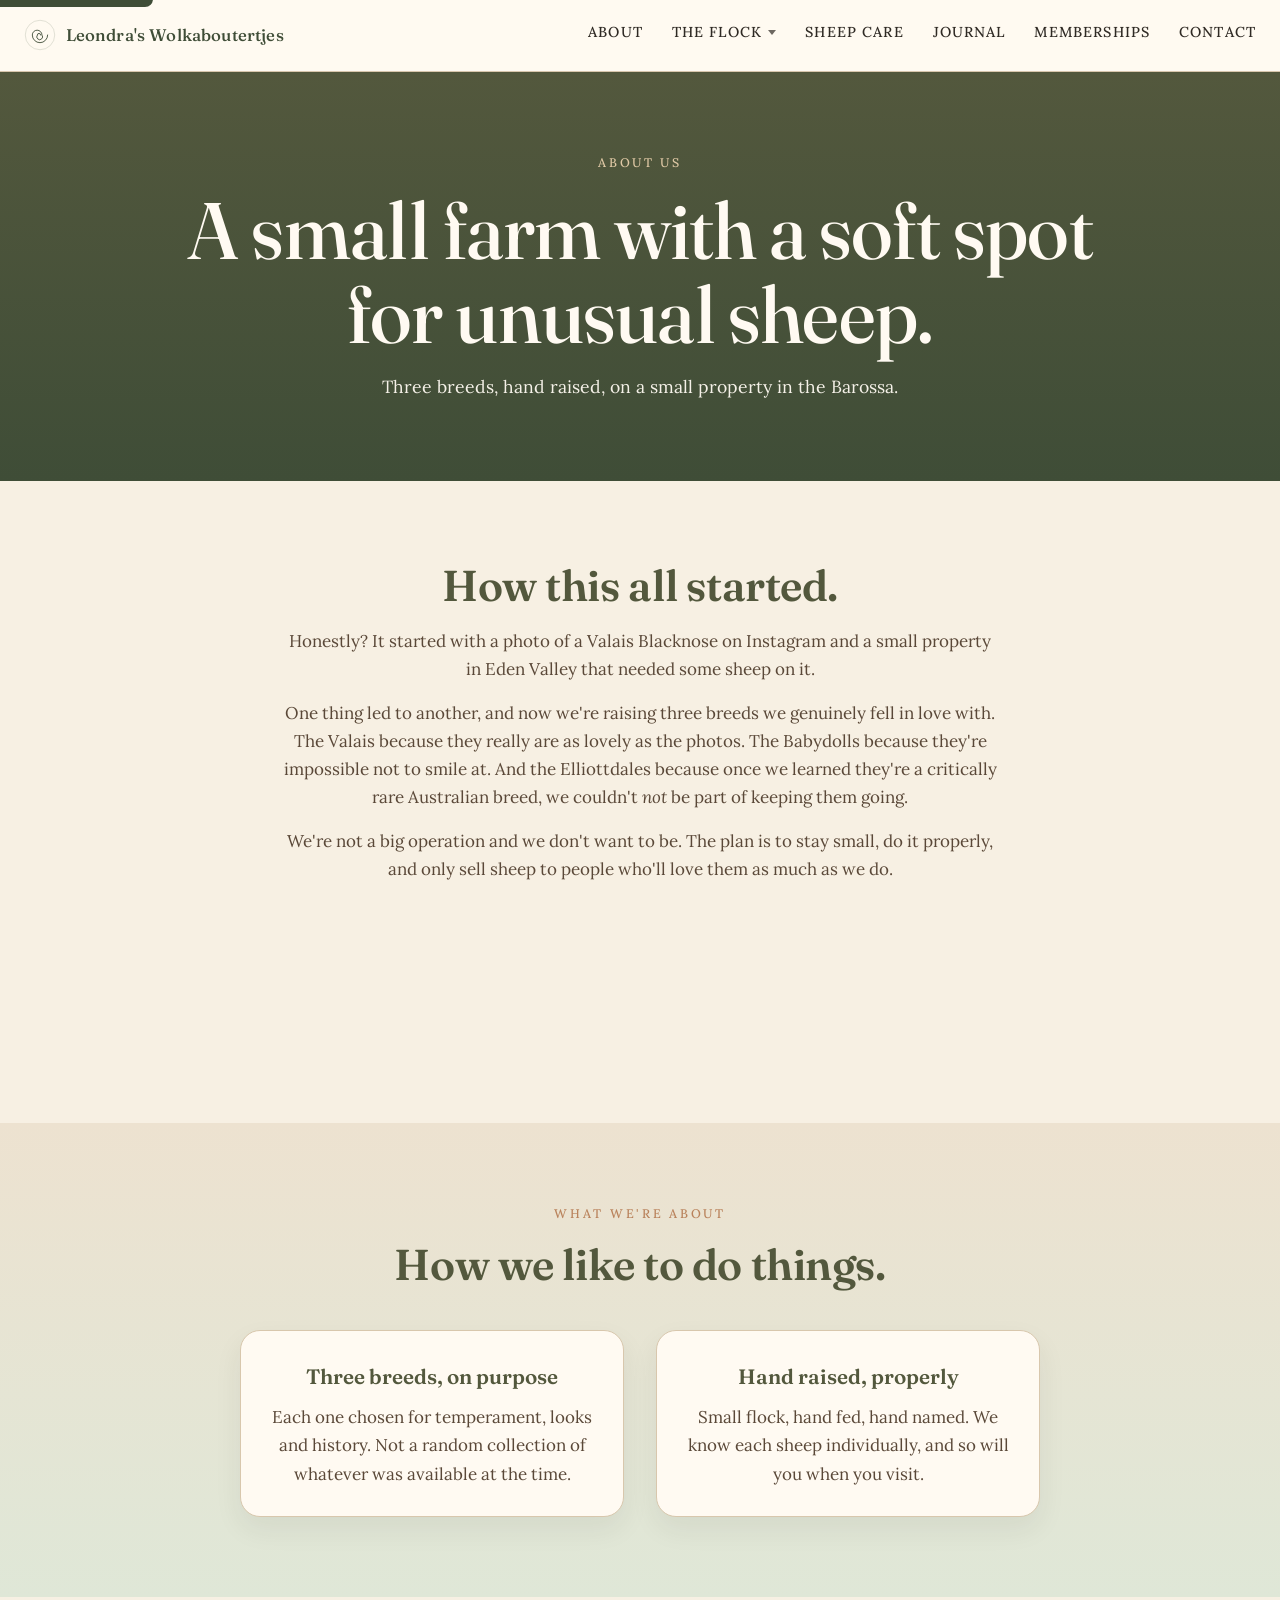
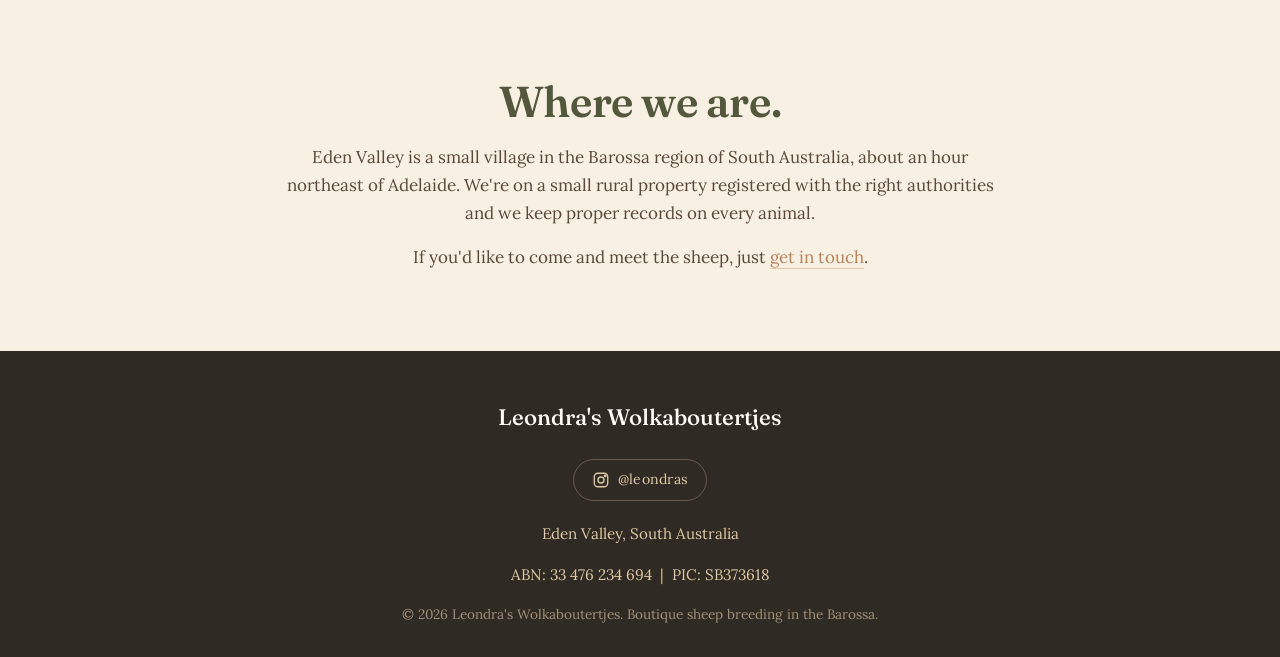
==== commit c6a41034: "Add files via upload" ====
--- a/about.html
+++ b/about.html
@@ -11,6 +11,7 @@
   <meta property="og:type" content="website" />
   <meta property="og:url" content="https://leondras.com.au/about.html" />
   <meta property="og:site_name" content="Leondra's Wolkaboutertjes" />
+  <meta property="og:image" content="https://leondras.com.au/assets/sage-card.jpg" />
 
   <link rel="icon" type="image/svg+xml" href="assets/favicon.svg" />
   <link rel="stylesheet" href="styles.css" />
@@ -70,7 +71,7 @@
 
   <section>
     <div class="container">
-      <div class="image-panel wide" aria-label="Photo of the farm coming soon" style="max-width:920px; margin:0 auto; border-radius:22px;"></div>
+      <div class="photo-panel wide" style="max-width:920px; margin:0 auto; background-image:url('assets/sage.jpg');" role="img" aria-label="Sage the Babydoll standing in a paddock with vineyards in the misty distance"></div>
     </div>
   </section>
 
@@ -80,7 +81,7 @@
         <span class="eyebrow">What we're about</span>
         <h2>How we like to do things.</h2>
       </div>
-      <div class="highlight-grid">
+      <div class="highlight-grid" style="grid-template-columns: repeat(2, 1fr); max-width: 800px; margin: 0 auto;">
         <div class="highlight-card">
           <h3>Three breeds, on purpose</h3>
           <p class="muted">Each one chosen for temperament, looks and history. Not a random collection of whatever was available at the time.</p>
@@ -88,10 +89,6 @@
         <div class="highlight-card">
           <h3>Hand raised, properly</h3>
           <p class="muted">Small flock, hand fed, hand named. We know each sheep individually, and so will you when you visit.</p>
-        </div>
-        <div class="highlight-card">
-          <h3>Honest about everything</h3>
-          <p class="muted">If lambing's running late, you'll hear about it. If we don't know the answer, we'll say so and find out. No fluff.</p>
         </div>
       </div>
     </div>
@@ -101,7 +98,7 @@
     <div class="container-narrow">
       <h2>Where we are.</h2>
       <p class="muted">Eden Valley is a small village in the Barossa region of South Australia, about an hour northeast of Adelaide. We're on a small rural property registered with the right authorities and we keep proper records on every animal.</p>
-      <p class="muted">Visits are by appointment. If you'd like to come and meet the sheep, just <a class="inline-link" href="contact.html">get in touch</a>.</p>
+      <p class="muted">If you'd like to come and meet the sheep, just <a class="inline-link" href="contact.html">get in touch</a>.</p>
     </div>
   </section>
 </main>
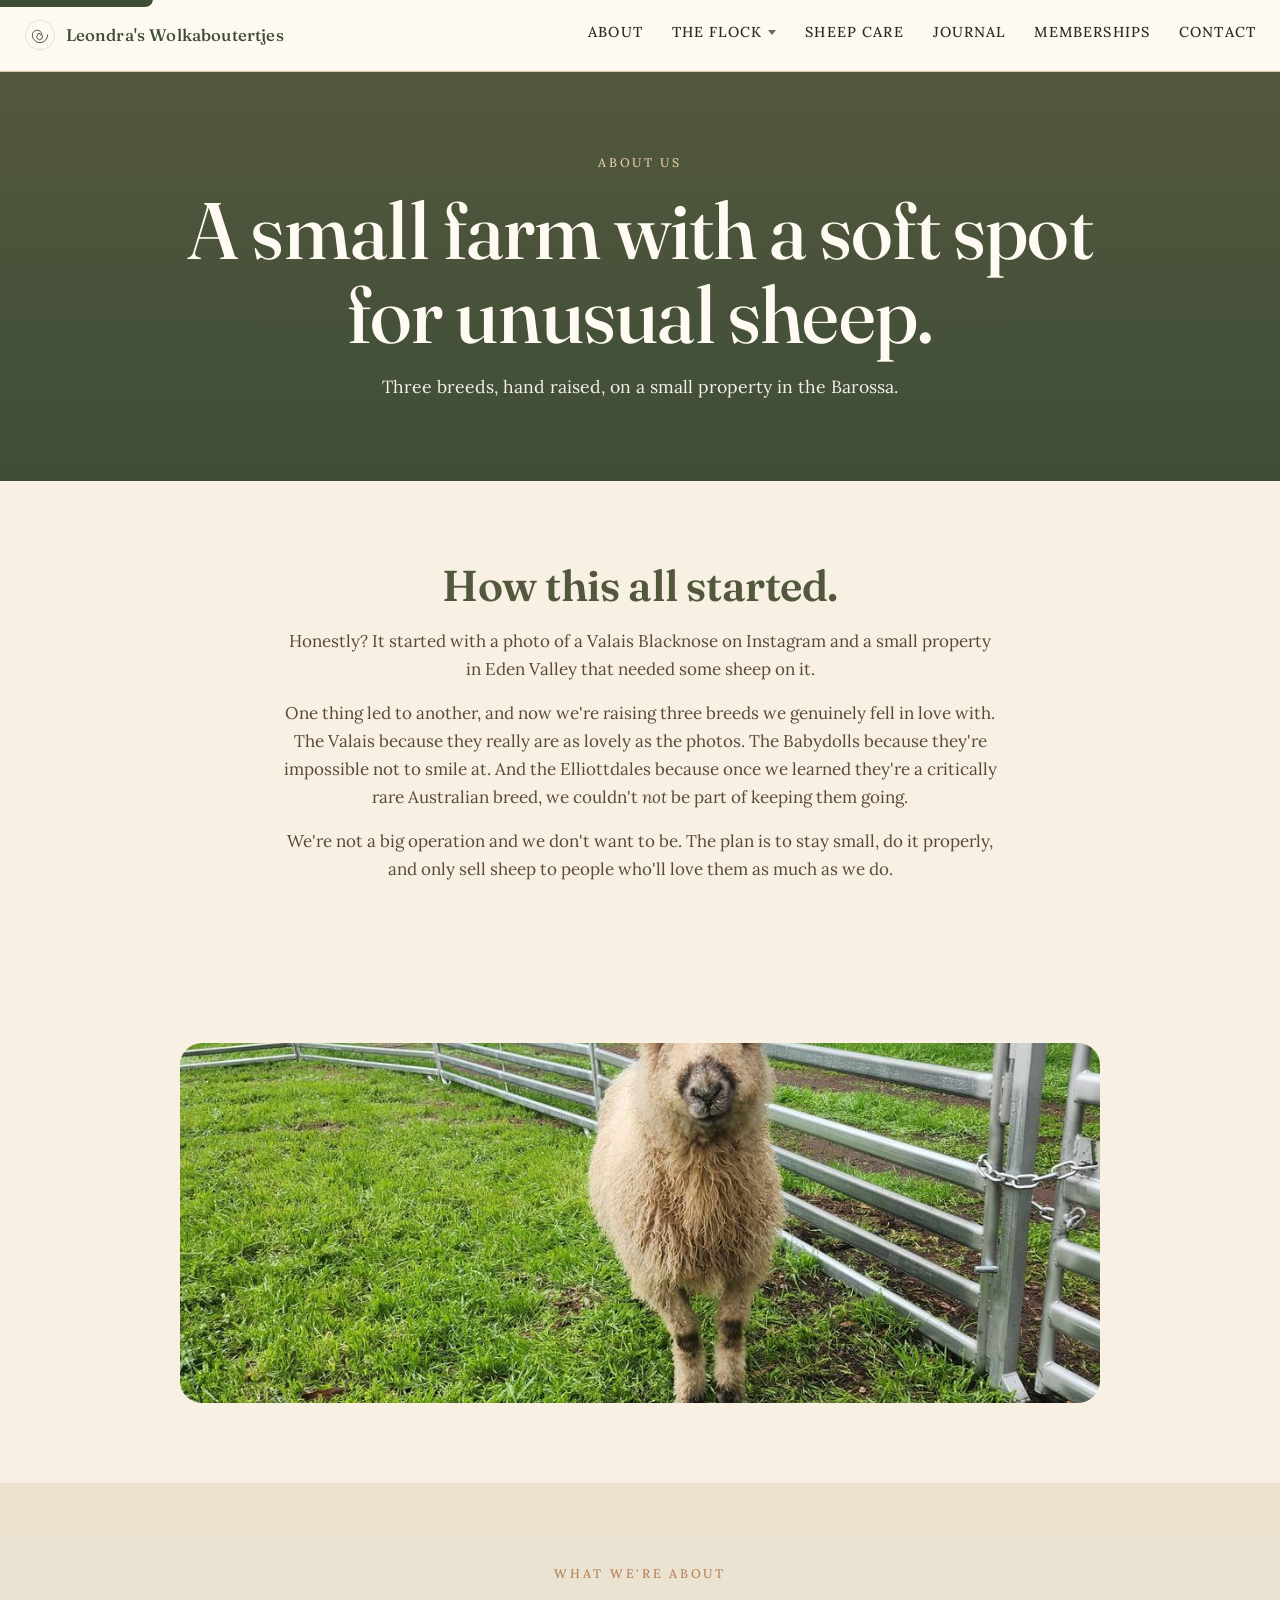
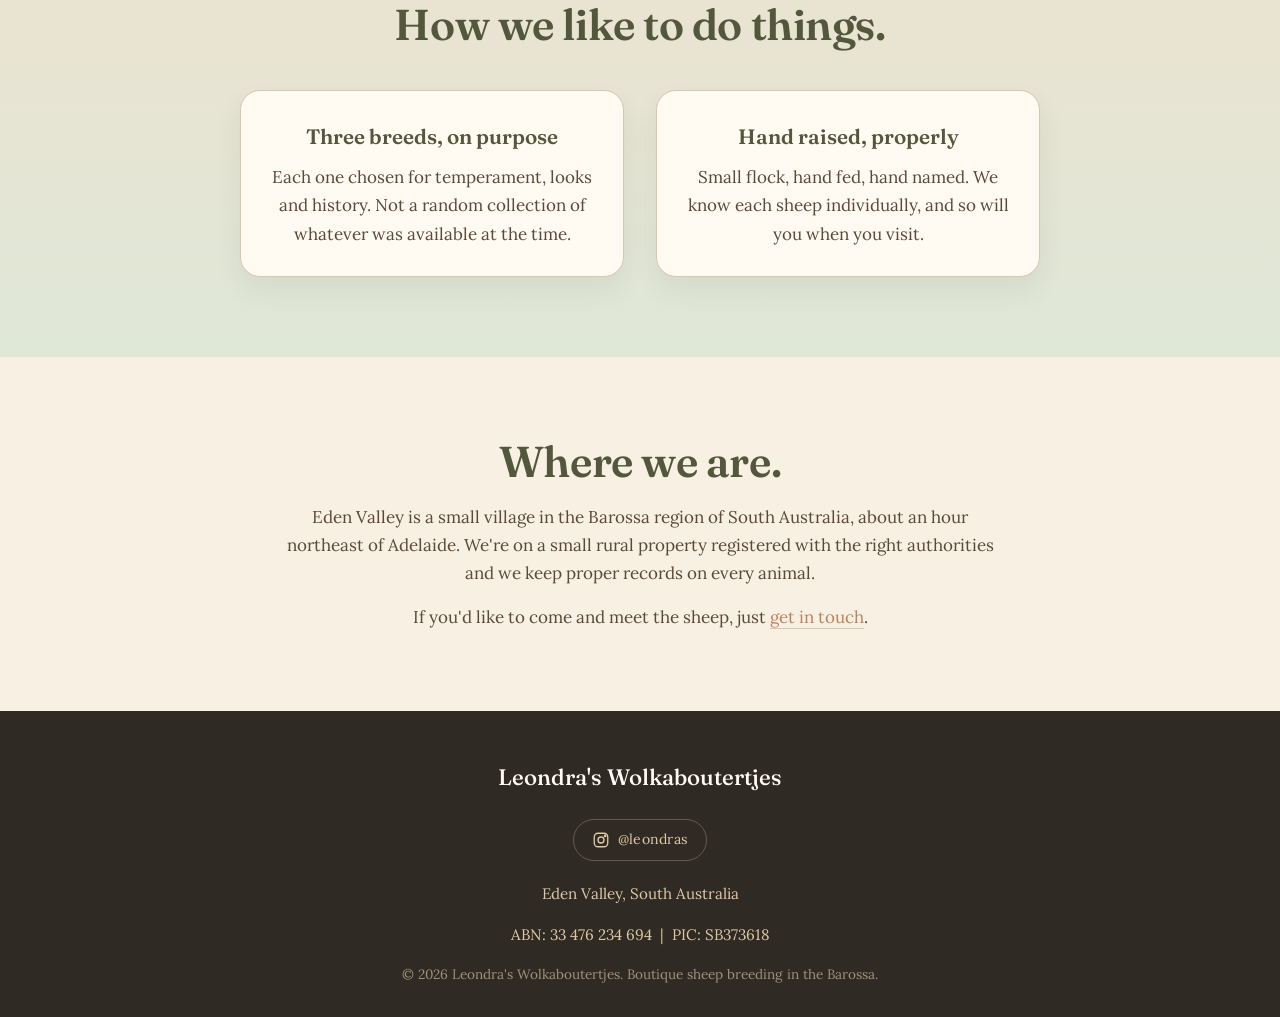
==== commit 2f156eae: "Add files via upload" ====
--- a/about.html
+++ b/about.html
@@ -11,9 +11,9 @@
   <meta property="og:type" content="website" />
   <meta property="og:url" content="https://leondras.com.au/about.html" />
   <meta property="og:site_name" content="Leondra's Wolkaboutertjes" />
-  <meta property="og:image" content="https://leondras.com.au/assets/sage-card.jpg" />
+  <meta property="og:image" content="https://leondras.com.au/sage-card.jpg" />
 
-  <link rel="icon" type="image/svg+xml" href="assets/favicon.svg" />
+  <link rel="icon" type="image/svg+xml" href="favicon.svg" />
   <link rel="stylesheet" href="styles.css" />
 </head>
 <body>
@@ -71,7 +71,7 @@
 
   <section>
     <div class="container">
-      <div class="photo-panel wide" style="max-width:920px; margin:0 auto; background-image:url('assets/sage.jpg');" role="img" aria-label="Sage the Babydoll standing in a paddock with vineyards in the misty distance"></div>
+      <div class="photo-panel wide" style="max-width:920px; margin:0 auto; background-image:url('sage.jpg');" role="img" aria-label="Sage the Babydoll standing in a paddock with vineyards in the misty distance"></div>
     </div>
   </section>
 
--- a/styles.css
+++ b/styles.css
@@ -497,6 +497,7 @@
 
 .image-panel.tall { height: 360px; }
 .image-panel.wide { height: 320px; }
+.image-panel.short { height: 220px; }
 
 /* ==========================================================================
    Highlight band and card
@@ -904,3 +905,33 @@
   .contact-box { padding: 1.5rem; }
   .fact-list { max-width: 100%; }
 }
+
+/* ==========================================================================
+   Real photo class (overrides placeholder behaviour)
+   ========================================================================== */
+
+.photo-panel {
+  width: 100%;
+  height: 280px;
+  background-size: cover;
+  background-position: center;
+  background-repeat: no-repeat;
+  border-radius: 22px;
+  position: relative;
+  overflow: hidden;
+}
+
+.photo-panel.tall { height: 420px; }
+.photo-panel.wide { height: 360px; }
+.photo-panel.short { height: 220px; }
+
+@media (max-width: 960px) {
+  .photo-panel.tall,
+  .photo-panel.wide { height: 320px; }
+}
+
+@media (max-width: 520px) {
+  .photo-panel.tall,
+  .photo-panel.wide { height: 260px; }
+  .photo-panel { height: 220px; }
+}
